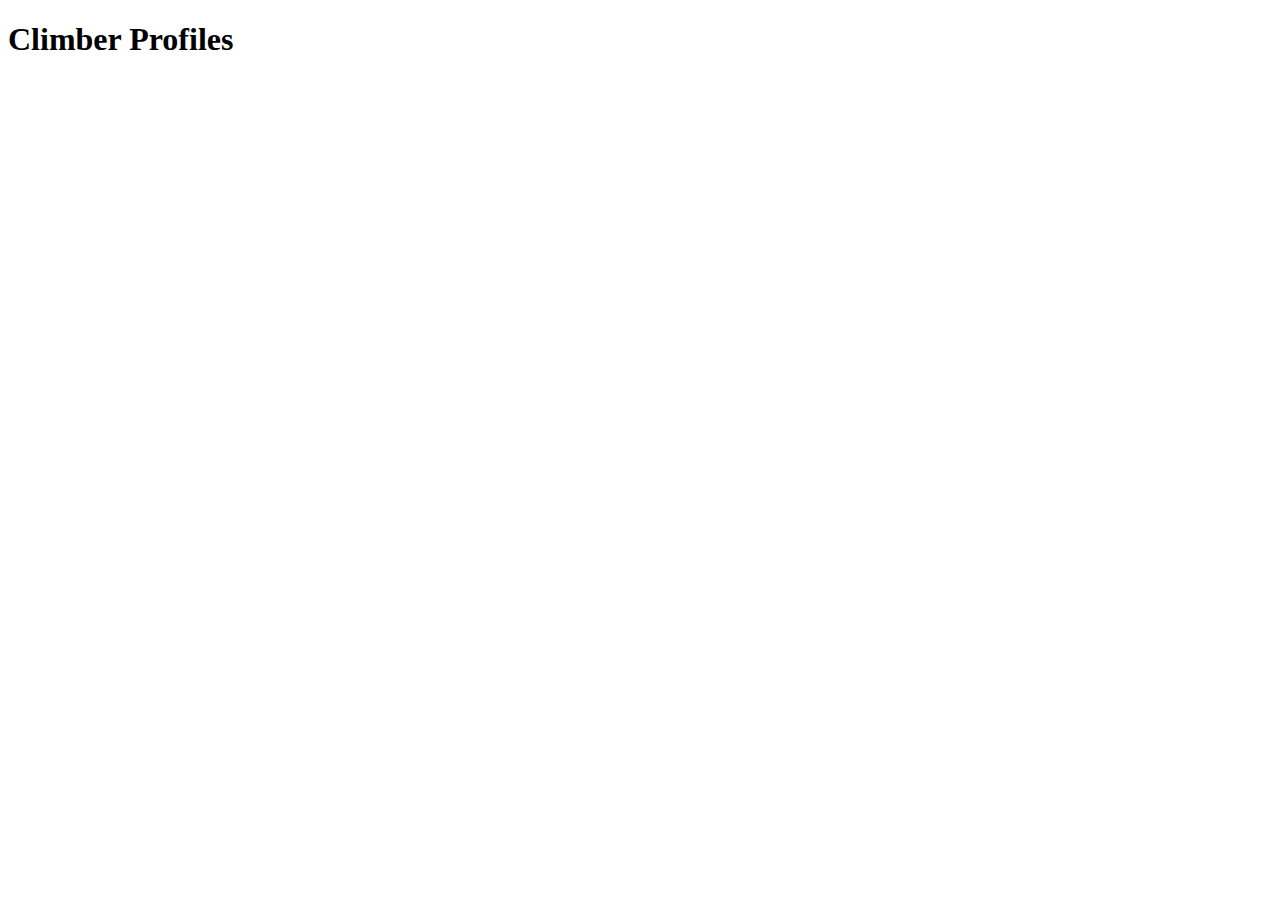
==== profiles.html @ ae08fbbd "adding files to repository via upload" ====
<!DOCTYPE html>
<html>
<head>
	<title>Profiles</title>
</head>
<body>
	<header>
		<h1>Climber Profiles</h1>
	</header>

<!--The base layout for the cards came from https://www.w3schools.com/howto/howto_css_cards.asp; but I elected to use the 
	<section> tag rather than their <p> tag, because it seemed more semantically
		accurate. After all, the card contains a person's image and section about them, rather than paragraphs of text-->
		
	<div class="card">
		<img src="">
		<div class="container">
			<h2>
				
			</h2>
			<section>
				
			</section>
		</div>
	</div>

	<div class="card">
		<img src="">
		<div class="container">
			<h2>
				
			</h2>
			<section>
				
			</section>
		</div>
	</div>

	<div class="card">
		<img src="">
		<div class="container">
			<h2>
				
			</h2>
			<section>
				
			</section>
		</div>
	</div>

	<div class="card">
		<img src="">
		<div class="container">
			<h2>
				
			</h2>
			<section>
				
			</section>
		</div>
	</div>

	<div class="card">
		<img src="">
		<div class="container">
			<h2>
				
			</h2>
			<section>
				
			</section>
		</div>
	</div>

	<div class="card">
		<img src="">
		<div class="container">
			<h2>
				
			</h2>
			<section>
				
			</section>
		</div>
	</div>

	<div class="card">
		<img src="">
		<div class="container">
			<h2>
				
			</h2>
			<section>
				
			</section>
		</div>
	</div>

	<div class="card">
		<img src="">
		<div class="container">
			<h2>
				
			</h2>
			<section>
				
			</section>
		</div>
	</div>

	<div class="card">
		<img src="">
		<div class="container">
			<h2>
				
			</h2>
			<section>
				
			</section>
		</div>
	</div>

	<div class="card">
		<img src="">
		<div class="container">
			<h2>
				
			</h2>
			<section>
				
			</section>
		</div>
	</div>

	

</body>
</html>
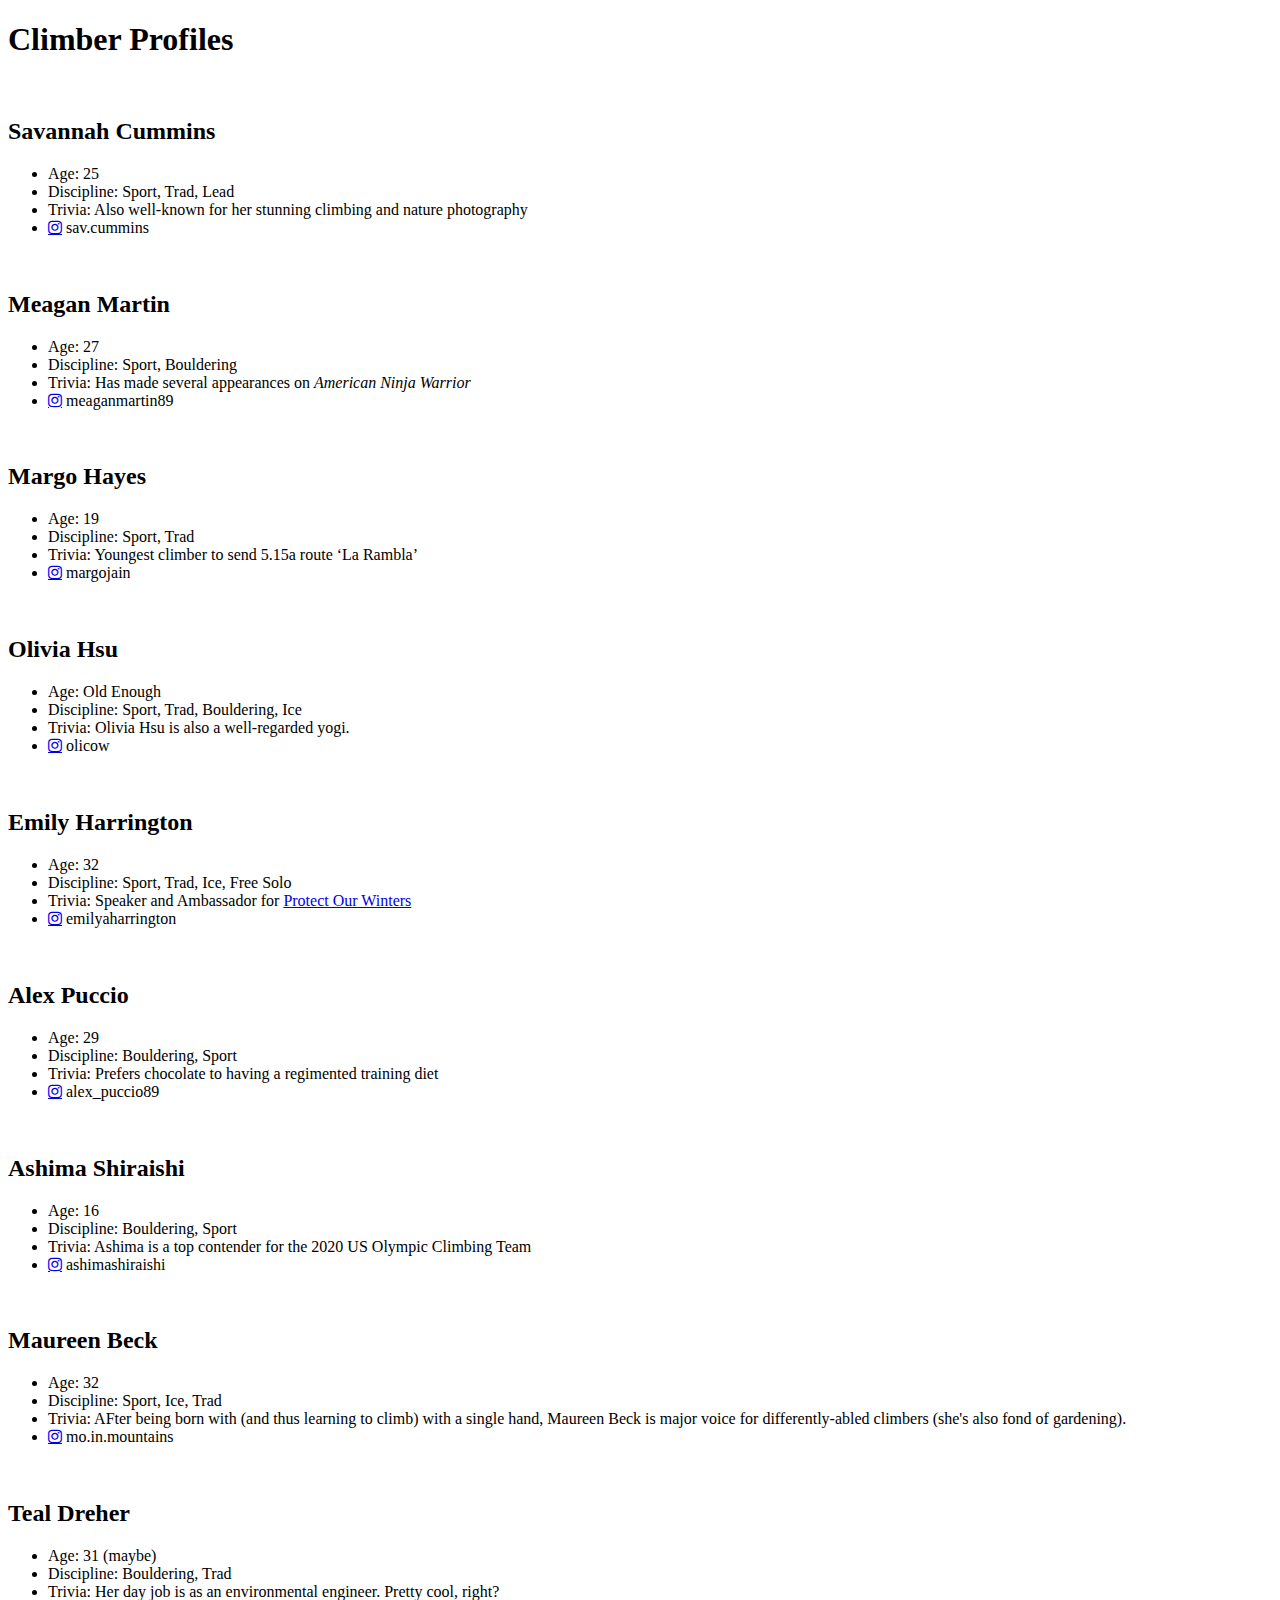
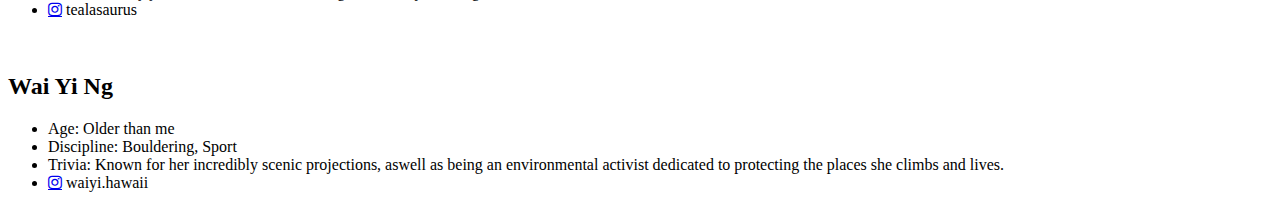
==== commit 18875021: "added in raw data" ====
--- a/profiles.html
+++ b/profiles.html
@@ -1,6 +1,7 @@
 <!DOCTYPE html>
 <html>
 <head>
+	<link rel="stylesheet" href="https://cdnjs.cloudflare.com/ajax/libs/font-awesome/4.7.0/css/font-awesome.min.css">
 	<title>Profiles</title>
 </head>
 <body>
@@ -15,119 +16,273 @@
 	<div class="card">
 		<img src="">
 		<div class="container">
-			<h2>
-				
-			</h2>
-			<section>
-				
-			</section>
-		</div>
-	</div>
-
-	<div class="card">
-		<img src="">
-		<div class="container">
-			<h2>
-				
-			</h2>
-			<section>
-				
-			</section>
-		</div>
-	</div>
-
-	<div class="card">
-		<img src="">
-		<div class="container">
-			<h2>
-				
-			</h2>
-			<section>
-				
-			</section>
-		</div>
-	</div>
-
-	<div class="card">
-		<img src="">
-		<div class="container">
-			<h2>
-				
-			</h2>
-			<section>
-				
-			</section>
-		</div>
-	</div>
-
-	<div class="card">
-		<img src="">
-		<div class="container">
-			<h2>
-				
-			</h2>
-			<section>
-				
-			</section>
-		</div>
-	</div>
-
-	<div class="card">
-		<img src="">
-		<div class="container">
-			<h2>
-				
-			</h2>
-			<section>
-				
-			</section>
-		</div>
-	</div>
-
-	<div class="card">
-		<img src="">
-		<div class="container">
-			<h2>
-				
-			</h2>
-			<section>
-				
-			</section>
-		</div>
-	</div>
-
-	<div class="card">
-		<img src="">
-		<div class="container">
-			<h2>
-				
-			</h2>
-			<section>
-				
-			</section>
-		</div>
-	</div>
-
-	<div class="card">
-		<img src="">
-		<div class="container">
-			<h2>
-				
-			</h2>
-			<section>
-				
-			</section>
-		</div>
-	</div>
-
-	<div class="card">
-		<img src="">
-		<div class="container">
-			<h2>
-				
-			</h2>
-			<section>
-				
+			<h2 class="climbername">
+				Savannah Cummins
+			</h2>
+			<section>
+				<ul>
+					<li>
+						Age: 25
+					</li>
+					<li>
+						Discipline: Sport, Trad, Lead
+					</li>
+					<li>
+						Trivia: Also well-known for her stunning climbing and nature photography
+					</li>
+					<li>
+						<a href="https://www.instagram.com/sav.cummins/" class="fa fa-instagram"></a>
+						sav.cummins
+					<!--Button tools and library info came from https://www.w3schools.com/howto/howto_css_social_media_buttons.asp -->
+					</li>
+				</ul>
+			</section>
+		</div>
+	</div>
+
+	<div class="card">
+		<img src="">
+		<div class="container">
+			<h2 class="climbername">
+				Meagan Martin
+			</h2>
+			<section>
+				<ul>
+					<li>
+						Age: 27
+					</li>
+					<li>
+						Discipline: Sport, Bouldering
+					</li>
+					<li>
+						Trivia: Has made several appearances on <em>American Ninja Warrior</em>
+					</li>
+					<li>
+						<a href="https://www.instagram.com/meaganmartin89/?hl=en" class="fa fa-instagram"></a>
+						meaganmartin89
+					<!--Button tools and library info came from https://www.w3schools.com/howto/howto_css_social_media_buttons.asp -->
+					</li>
+				</ul>
+			</section>
+		</div>
+	</div>
+
+	<div class="card">
+		<img src="">
+		<div class="container">
+			<h2 class="climbername">
+				Margo Hayes
+			</h2>
+			<section>
+				<ul>
+					<li>
+						Age: 19
+					</li>
+					<li>
+						Discipline: Sport, Trad
+
+					</li>
+					<li>
+						Trivia: Youngest climber to send  5.15a route ‘La Rambla’
+					</li>
+					<li>
+						<a href="https://www.instagram.com/margojain/?hl=en " class="fa fa-instagram"></a>
+						margojain
+					<!--Button tools and library info came from https://www.w3schools.com/howto/howto_css_social_media_buttons.asp -->
+					</li>
+				</ul>
+			</section>
+		</div>
+	</div>
+
+	<div class="card">
+		<img src="">
+		<div class="container">
+			<h2 class="climbername">
+				Olivia Hsu
+			</h2>
+			<section>
+				<ul>
+					<li>
+						Age: Old Enough
+						<!--in other words, I couldn't find it online during my research phase-->
+					</li>
+					<li>
+						Discipline: Sport, Trad, Bouldering, Ice
+					</li>
+					<li>
+						Trivia: Olivia Hsu is also a well-regarded yogi. 
+					</li>
+					<li>
+						<a href="https://www.instagram.com/olicow/?hl=en" class="fa fa-instagram"></a>
+						olicow
+					<!--Button tools and library info came from https://www.w3schools.com/howto/howto_css_social_media_buttons.asp -->
+					</li>
+				</ul>
+			</section>
+		</div>
+	</div>
+
+	<div class="card">
+		<img src="">
+		<div class="container">
+			<h2 class="climbername">
+				Emily Harrington
+			</h2>
+			<section>
+				<ul>
+					<li>
+						Age: 32
+					</li>
+					<li>
+						Discipline: Sport, Trad, Ice, Free Solo
+					</li>
+					<li>
+						Trivia: Speaker and Ambassador for <a href="https://protectourwinters.org/" class="non-icon-link">Protect Our Winters</a> 
+					</li>
+					<li>
+						<a href="https://www.instagram.com/emilyaharrington/" class="fa fa-instagram"></a>
+						emilyaharrington
+					<!--Button tools and library info came from https://www.w3schools.com/howto/howto_css_social_media_buttons.asp -->
+					</li>
+				</ul>
+			</section>
+		</div>
+	</div>
+
+	<div class="card">
+		<img src="">
+		<div class="container">
+			<h2 class="climbername">
+				Alex Puccio
+			</h2>
+			<section>
+				<ul>
+					<li>
+						Age: 29
+					</li>
+					<li>
+						Discipline: Bouldering, Sport
+					</li>
+					<li>
+						Trivia: Prefers chocolate to having a regimented training diet
+					</li>
+					<li>
+						<a href="https://www.instagram.com/alex_puccio89/?hl=en" class="fa fa-instagram"></a>
+						alex_puccio89
+					<!--Button tools and library info came from https://www.w3schools.com/howto/howto_css_social_media_buttons.asp -->
+					</li>
+				</ul>
+			</section>
+		</div>
+	</div>
+
+	<div class="card">
+		<img src="">
+		<div class="container">
+			<h2 class="climbername">
+				Ashima Shiraishi
+			</h2>
+			<section>
+				<ul>
+					<li>
+						Age: 16
+					</li>
+					<li>
+						Discipline: Bouldering, Sport
+					</li>
+					<li>
+						Trivia: Ashima is a top contender for the 2020 US Olympic Climbing Team
+					</li>
+					<li>
+						<a href="https://www.instagram.com/ashimashiraishi/?hl=en" class="fa fa-instagram"></a>
+						ashimashiraishi
+					<!--Button tools and library info came from https://www.w3schools.com/howto/howto_css_social_media_buttons.asp -->
+					</li>
+				</ul>
+			</section>
+		</div>
+	</div>
+
+	<div class="card">
+		<img src="">
+		<div class="container">
+			<h2 class="climbername">
+				Maureen Beck
+			</h2>
+			<section>
+				<ul>
+					<li>
+						Age: 32
+					</li>
+					<li>
+						Discipline: Sport, Ice, Trad
+					</li>
+					<li>
+						Trivia: AFter being born with (and thus learning to climb) with a single hand, Maureen Beck is  major voice for differently-abled climbers (she's also fond of gardening).
+					</li>
+					<li>
+						<a href="https://www.instagram.com/mo.in.mountains/" class="fa fa-instagram"></a>
+						mo.in.mountains
+					<!--Button tools and library info came from https://www.w3schools.com/howto/howto_css_social_media_buttons.asp -->
+					</li>
+				</ul>
+			</section>
+		</div>
+	</div>
+
+	<div class="card">
+		<img src="">
+		<div class="container">
+			<h2 class="climbername">
+				Teal Dreher
+			</h2>
+			<section>
+				<ul>
+					<li>
+						Age: 31 (maybe)
+						<!-- had a hard time pinning this one down, too; it took some deducing and i am not certain of said deductions -->
+					</li>
+					<li>
+						Discipline: Bouldering, Trad
+					</li>
+					<li>
+						Trivia: Her day job is as an environmental engineer. Pretty cool, right? 
+					</li>
+					<li>
+						<a href="https://www.instagram.com/tealasaurus/" class="fa fa-instagram"></a>
+						tealasaurus
+					<!--Button tools and library info came from https://www.w3schools.com/howto/howto_css_social_media_buttons.asp -->
+					</li>
+				</ul>
+			</section>
+		</div>
+	</div>
+
+	<div class="card">
+		<img src="">
+		<div class="container">
+			<h2 class="climbername">
+				Wai Yi Ng
+			</h2>
+			<section>
+				<ul>
+					<li>
+						Age: Older than me
+						<!--couldn't find an age for her, either. But she's a mom, so she's older than me. -->
+					</li>
+					<li>
+						Discipline: Bouldering, Sport
+					</li>
+					<li>
+						Trivia: Known for her incredibly scenic projections, aswell as being an environmental activist dedicated to protecting the places she climbs and lives.
+					</li>
+					<li>
+						<a href="https://www.instagram.com/waiyi.hawaii/?hl=en" class="fa fa-instagram"></a>
+						waiyi.hawaii
+					<!--Button tools and library info came from https://www.w3schools.com/howto/howto_css_social_media_buttons.asp -->
+					</li>
+				</ul>
 			</section>
 		</div>
 	</div>
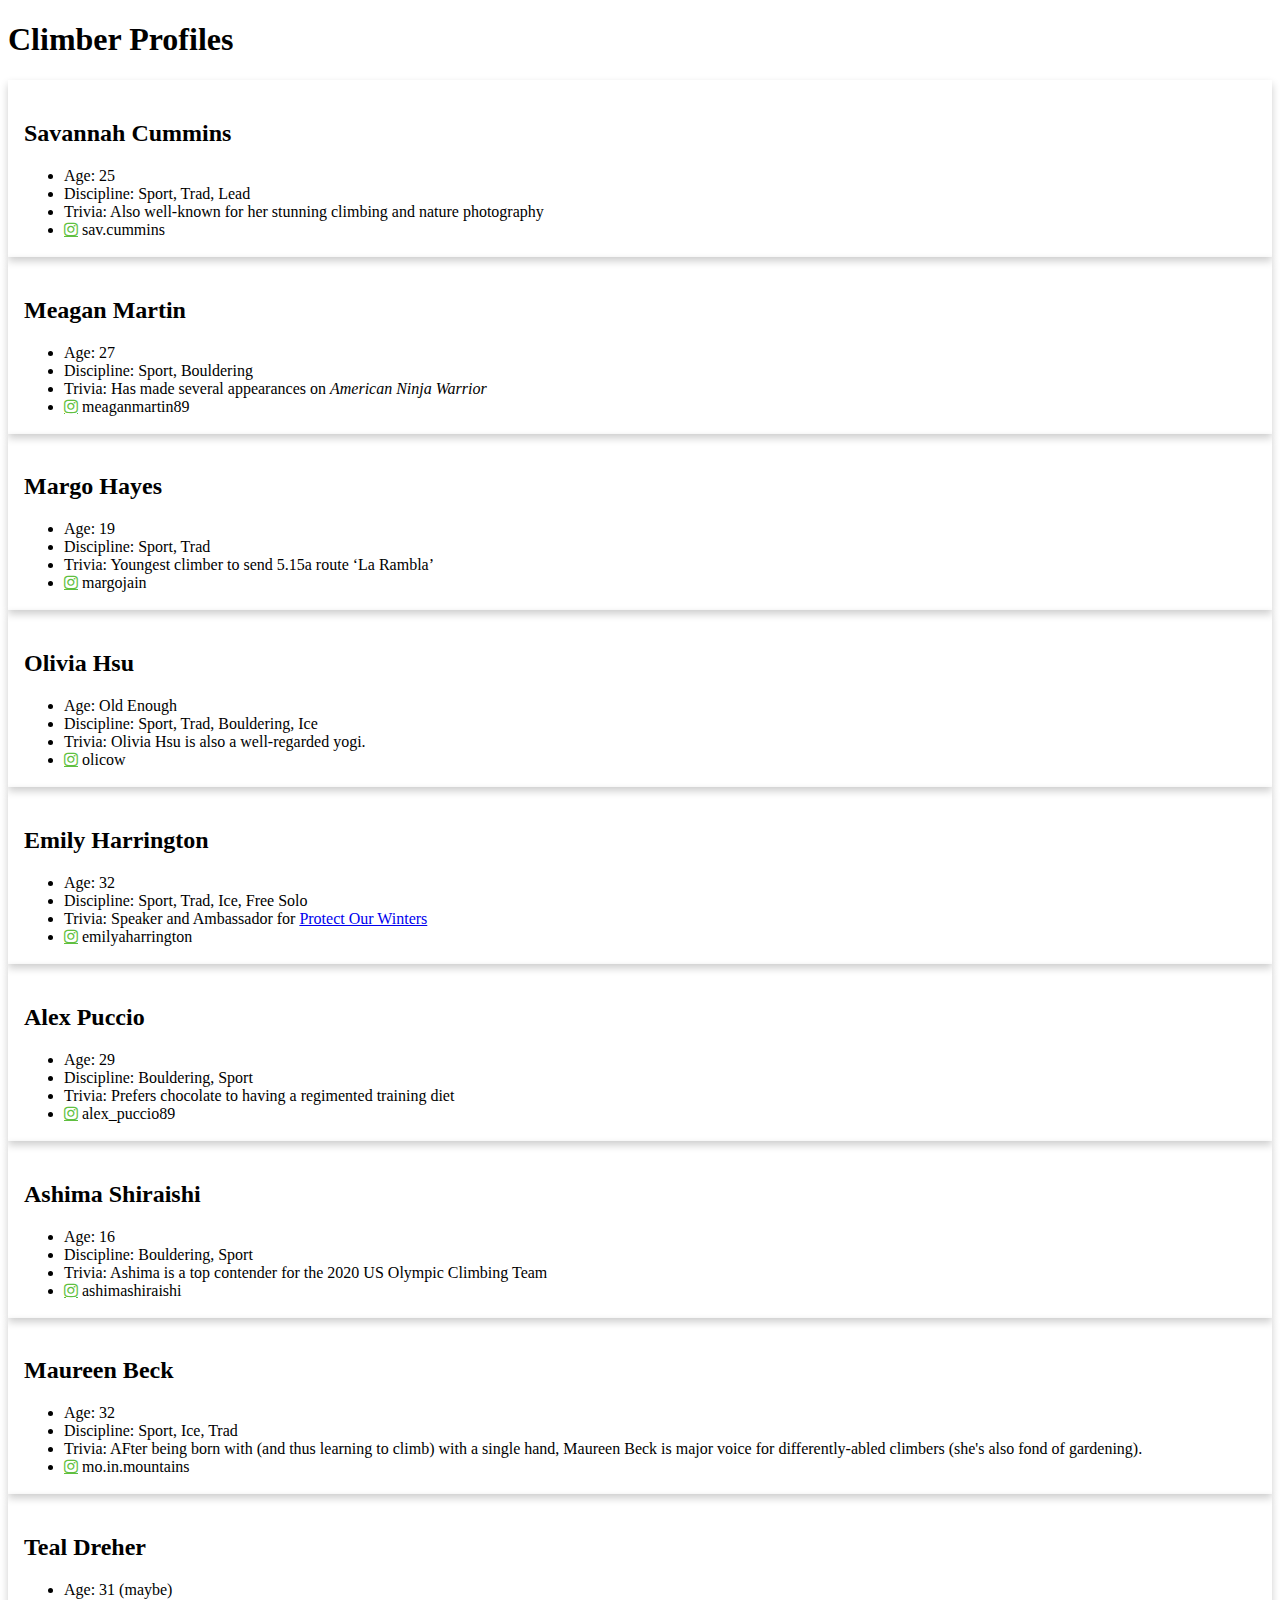
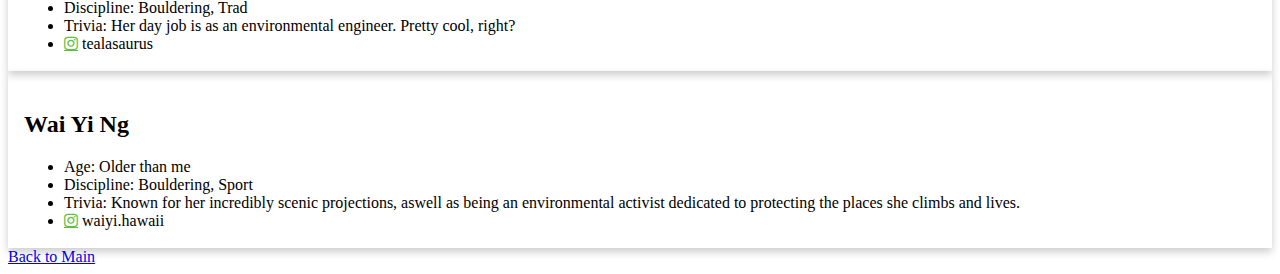
==== commit 3fd610c0: "added in linking links etc" ====
--- a/profiles.html
+++ b/profiles.html
@@ -1,6 +1,7 @@
 <!DOCTYPE html>
 <html>
 <head>
+	<link rel="stylesheet" type="text/css" href="styles.css">
 	<link rel="stylesheet" href="https://cdnjs.cloudflare.com/ajax/libs/font-awesome/4.7.0/css/font-awesome.min.css">
 	<title>Profiles</title>
 </head>
@@ -287,7 +288,9 @@
 		</div>
 	</div>
 
-	
+	<SECTION >
+		<a href="index.html" class="non-icon-link">Back to Main</a>
+	</SECTION>
 
 </body>
 </html>--- a/styles.css
+++ b/styles.css
@@ -0,0 +1,33 @@
+
+/*
+~~~~~~~~~~~~~~~~~~~~~~~~~~~~~~~~~~~~~~~~~~~~~~~~~~~~~~~~~~~~~~~~~~~~
+STYLES
+~~~~~~~~~~~~~~~~~~~~~~~~~~~~~~~~~~~~~~~~~~~~~~~~~~~~~~~~~~~~~~~~~~~~
+*/
+
+/* Style base borrowed shamelessly from 
+https://www.w3schools.com/howto/howto_css_cards.asp
+*/
+.card {
+    /* Add shadows to create the "card" effect */
+    box-shadow: 0 4px 8px 0 rgba(0,0,0,0.2);
+    transition: 0.3s;
+}
+
+/* On mouse-over, add a deeper shadow */
+.card:hover {
+    box-shadow: 0 8px 16px 0 rgba(0,0,0,0.2);
+}
+
+/* Add some padding inside the card container */
+.container {
+    padding: 2px 16px;
+}
+
+.fa {
+	color: #60bf40;
+}
+
+.non-icon-link {
+	
+}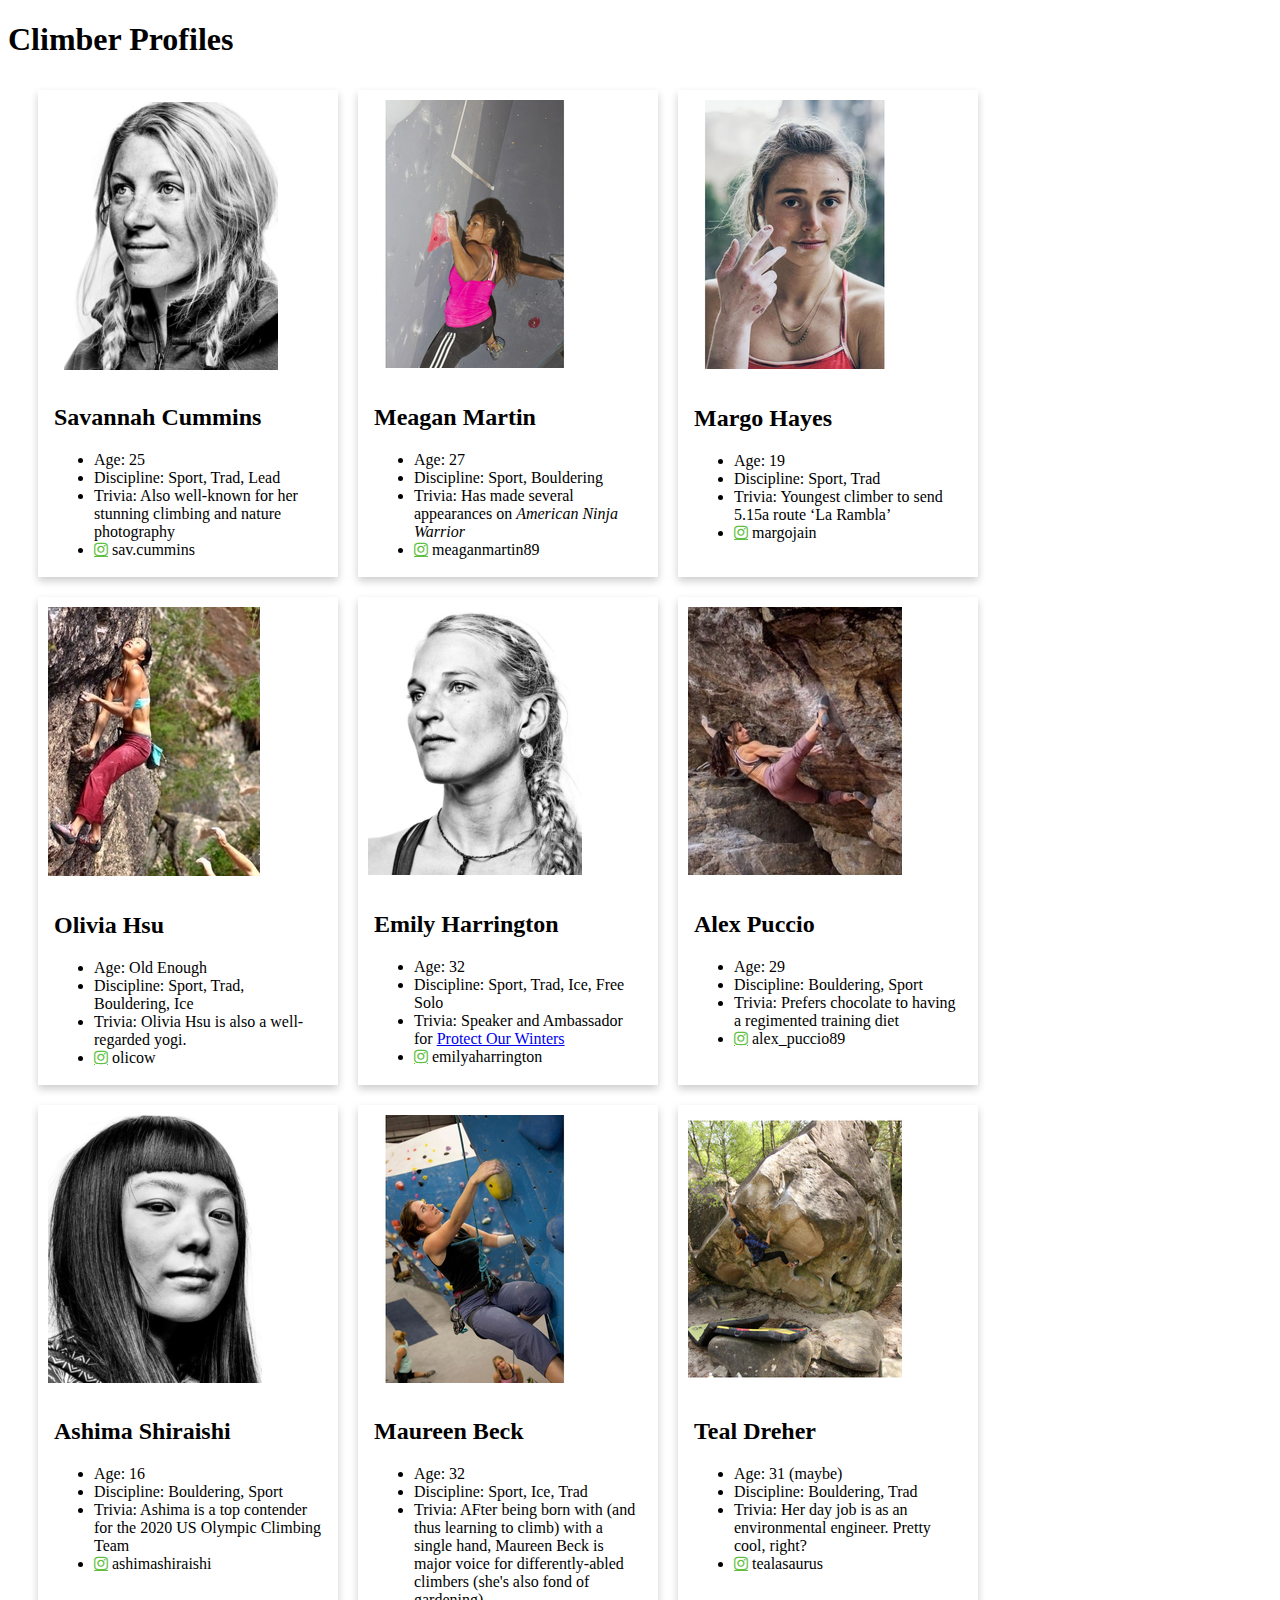
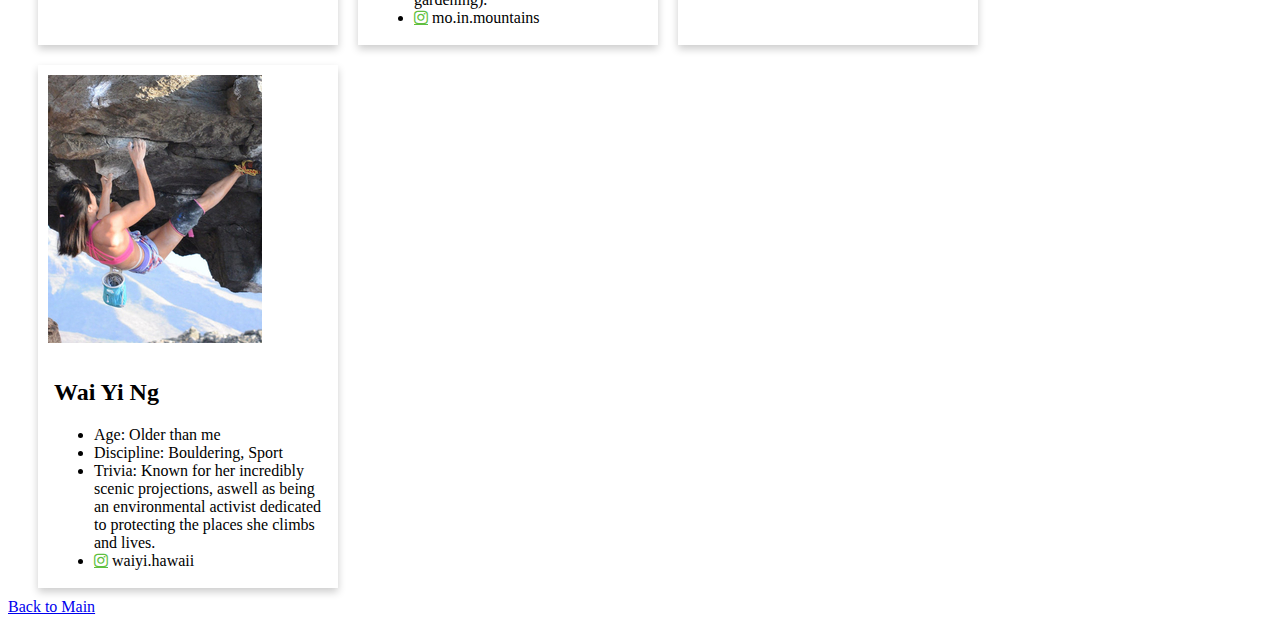
==== commit 6776f919: "added images to climber profile page; began playing with background img and flex" ====
--- a/profiles.html
+++ b/profiles.html
@@ -1,6 +1,7 @@
 <!DOCTYPE html>
 <html>
 <head>
+	<meta name="viewport" content="width=device-width, initial-scale=1">
 	<link rel="stylesheet" type="text/css" href="styles.css">
 	<link rel="stylesheet" href="https://cdnjs.cloudflare.com/ajax/libs/font-awesome/4.7.0/css/font-awesome.min.css">
 	<title>Profiles</title>
@@ -13,278 +14,281 @@
 <!--The base layout for the cards came from https://www.w3schools.com/howto/howto_css_cards.asp; but I elected to use the 
 	<section> tag rather than their <p> tag, because it seemed more semantically
 		accurate. After all, the card contains a person's image and section about them, rather than paragraphs of text-->
-		
-	<div class="card">
-		<img src="">
-		<div class="container">
-			<h2 class="climbername">
-				Savannah Cummins
-			</h2>
-			<section>
-				<ul>
-					<li>
-						Age: 25
-					</li>
-					<li>
-						Discipline: Sport, Trad, Lead
-					</li>
-					<li>
-						Trivia: Also well-known for her stunning climbing and nature photography
-					</li>
-					<li>
-						<a href="https://www.instagram.com/sav.cummins/" class="fa fa-instagram"></a>
-						sav.cummins
-					<!--Button tools and library info came from https://www.w3schools.com/howto/howto_css_social_media_buttons.asp -->
-					</li>
-				</ul>
-			</section>
-		</div>
-	</div>
-
-	<div class="card">
-		<img src="">
-		<div class="container">
-			<h2 class="climbername">
-				Meagan Martin
-			</h2>
-			<section>
-				<ul>
-					<li>
-						Age: 27
-					</li>
-					<li>
-						Discipline: Sport, Bouldering
-					</li>
-					<li>
-						Trivia: Has made several appearances on <em>American Ninja Warrior</em>
-					</li>
-					<li>
-						<a href="https://www.instagram.com/meaganmartin89/?hl=en" class="fa fa-instagram"></a>
-						meaganmartin89
-					<!--Button tools and library info came from https://www.w3schools.com/howto/howto_css_social_media_buttons.asp -->
-					</li>
-				</ul>
-			</section>
-		</div>
-	</div>
-
-	<div class="card">
-		<img src="">
-		<div class="container">
-			<h2 class="climbername">
-				Margo Hayes
-			</h2>
-			<section>
-				<ul>
-					<li>
-						Age: 19
-					</li>
-					<li>
-						Discipline: Sport, Trad
-
-					</li>
-					<li>
-						Trivia: Youngest climber to send  5.15a route ‘La Rambla’
-					</li>
-					<li>
-						<a href="https://www.instagram.com/margojain/?hl=en " class="fa fa-instagram"></a>
-						margojain
-					<!--Button tools and library info came from https://www.w3schools.com/howto/howto_css_social_media_buttons.asp -->
-					</li>
-				</ul>
-			</section>
-		</div>
-	</div>
-
-	<div class="card">
-		<img src="">
-		<div class="container">
-			<h2 class="climbername">
-				Olivia Hsu
-			</h2>
-			<section>
-				<ul>
-					<li>
-						Age: Old Enough
-						<!--in other words, I couldn't find it online during my research phase-->
-					</li>
-					<li>
-						Discipline: Sport, Trad, Bouldering, Ice
-					</li>
-					<li>
-						Trivia: Olivia Hsu is also a well-regarded yogi. 
-					</li>
-					<li>
-						<a href="https://www.instagram.com/olicow/?hl=en" class="fa fa-instagram"></a>
-						olicow
-					<!--Button tools and library info came from https://www.w3schools.com/howto/howto_css_social_media_buttons.asp -->
-					</li>
-				</ul>
-			</section>
-		</div>
-	</div>
-
-	<div class="card">
-		<img src="">
-		<div class="container">
-			<h2 class="climbername">
-				Emily Harrington
-			</h2>
-			<section>
-				<ul>
-					<li>
-						Age: 32
-					</li>
-					<li>
-						Discipline: Sport, Trad, Ice, Free Solo
-					</li>
-					<li>
-						Trivia: Speaker and Ambassador for <a href="https://protectourwinters.org/" class="non-icon-link">Protect Our Winters</a> 
-					</li>
-					<li>
-						<a href="https://www.instagram.com/emilyaharrington/" class="fa fa-instagram"></a>
-						emilyaharrington
-					<!--Button tools and library info came from https://www.w3schools.com/howto/howto_css_social_media_buttons.asp -->
-					</li>
-				</ul>
-			</section>
-		</div>
-	</div>
-
-	<div class="card">
-		<img src="">
-		<div class="container">
-			<h2 class="climbername">
-				Alex Puccio
-			</h2>
-			<section>
-				<ul>
-					<li>
-						Age: 29
-					</li>
-					<li>
-						Discipline: Bouldering, Sport
-					</li>
-					<li>
-						Trivia: Prefers chocolate to having a regimented training diet
-					</li>
-					<li>
-						<a href="https://www.instagram.com/alex_puccio89/?hl=en" class="fa fa-instagram"></a>
-						alex_puccio89
-					<!--Button tools and library info came from https://www.w3schools.com/howto/howto_css_social_media_buttons.asp -->
-					</li>
-				</ul>
-			</section>
-		</div>
-	</div>
-
-	<div class="card">
-		<img src="">
-		<div class="container">
-			<h2 class="climbername">
-				Ashima Shiraishi
-			</h2>
-			<section>
-				<ul>
-					<li>
-						Age: 16
-					</li>
-					<li>
-						Discipline: Bouldering, Sport
-					</li>
-					<li>
-						Trivia: Ashima is a top contender for the 2020 US Olympic Climbing Team
-					</li>
-					<li>
-						<a href="https://www.instagram.com/ashimashiraishi/?hl=en" class="fa fa-instagram"></a>
-						ashimashiraishi
-					<!--Button tools and library info came from https://www.w3schools.com/howto/howto_css_social_media_buttons.asp -->
-					</li>
-				</ul>
-			</section>
-		</div>
-	</div>
-
-	<div class="card">
-		<img src="">
-		<div class="container">
-			<h2 class="climbername">
-				Maureen Beck
-			</h2>
-			<section>
-				<ul>
-					<li>
-						Age: 32
-					</li>
-					<li>
-						Discipline: Sport, Ice, Trad
-					</li>
-					<li>
-						Trivia: AFter being born with (and thus learning to climb) with a single hand, Maureen Beck is  major voice for differently-abled climbers (she's also fond of gardening).
-					</li>
-					<li>
-						<a href="https://www.instagram.com/mo.in.mountains/" class="fa fa-instagram"></a>
-						mo.in.mountains
-					<!--Button tools and library info came from https://www.w3schools.com/howto/howto_css_social_media_buttons.asp -->
-					</li>
-				</ul>
-			</section>
-		</div>
-	</div>
-
-	<div class="card">
-		<img src="">
-		<div class="container">
-			<h2 class="climbername">
-				Teal Dreher
-			</h2>
-			<section>
-				<ul>
-					<li>
-						Age: 31 (maybe)
-						<!-- had a hard time pinning this one down, too; it took some deducing and i am not certain of said deductions -->
-					</li>
-					<li>
-						Discipline: Bouldering, Trad
-					</li>
-					<li>
-						Trivia: Her day job is as an environmental engineer. Pretty cool, right? 
-					</li>
-					<li>
-						<a href="https://www.instagram.com/tealasaurus/" class="fa fa-instagram"></a>
-						tealasaurus
-					<!--Button tools and library info came from https://www.w3schools.com/howto/howto_css_social_media_buttons.asp -->
-					</li>
-				</ul>
-			</section>
-		</div>
-	</div>
-
-	<div class="card">
-		<img src="">
-		<div class="container">
-			<h2 class="climbername">
-				Wai Yi Ng
-			</h2>
-			<section>
-				<ul>
-					<li>
-						Age: Older than me
-						<!--couldn't find an age for her, either. But she's a mom, so she's older than me. -->
-					</li>
-					<li>
-						Discipline: Bouldering, Sport
-					</li>
-					<li>
-						Trivia: Known for her incredibly scenic projections, aswell as being an environmental activist dedicated to protecting the places she climbs and lives.
-					</li>
-					<li>
-						<a href="https://www.instagram.com/waiyi.hawaii/?hl=en" class="fa fa-instagram"></a>
-						waiyi.hawaii
-					<!--Button tools and library info came from https://www.w3schools.com/howto/howto_css_social_media_buttons.asp -->
-					</li>
-				</ul>
-			</section>
+	<div class="wrapper">	
+		<div class="card">
+			
+			<div class="container">
+				<img src="img/savannah-cummins-2018.jpg" alt="Savannah Cummins headshot"><!--image from https://www.thenorthface.com/about-us/athletes/savannah-cummins.html -->
+				<h2 class="climbername">
+					Savannah Cummins
+				</h2>
+				<section>
+					<ul>
+						<li>
+							Age: 25
+						</li>
+						<li>
+							Discipline: Sport, Trad, Lead
+						</li>
+						<li>
+							Trivia: Also well-known for her stunning climbing and nature photography
+						</li>
+						<li>
+							<a href="https://www.instagram.com/sav.cummins/" class="fa fa-instagram"></a>
+							sav.cummins
+						<!--Button tools and library info came from https://www.w3schools.com/howto/howto_css_social_media_buttons.asp -->
+						</li>
+					</ul>
+				</section>
+			</div>
+		</div>
+
+		<div class="card">
+			<img src="img/meagan-martin.png" alt="Meagan Martin reaches for another hold on the wall"> <!--img from http://www.mountainstrongdenver.com/wp-content/uploads/2016/03/blog4.jpg -->
+			<div class="container">
+				<h2 class="climbername">
+					Meagan Martin
+				</h2>
+				<section>
+					<ul>
+						<li>
+							Age: 27
+						</li>
+						<li>
+							Discipline: Sport, Bouldering
+						</li>
+						<li>
+							Trivia: Has made several appearances on <em>American Ninja Warrior</em>
+						</li>
+						<li>
+							<a href="https://www.instagram.com/meaganmartin89/?hl=en" class="fa fa-instagram"></a>
+							meaganmartin89
+						<!--Button tools and library info came from https://www.w3schools.com/howto/howto_css_social_media_buttons.asp -->
+						</li>
+					</ul>
+				</section>
+			</div>
+		</div>
+
+		<div class="card">
+			<img src="img/margo-hayes.png" alt="Meagan Martin">
+			<!--Image taken by Greg Mionske; from https://www.nationalgeographic.com/adventure/features/athletes/american-woman-reaches-a-new-milestone-in-rock-climbing/  -->
+			<div class="container">
+				<h2 class="climbername">
+					Margo Hayes
+				</h2>
+				<section>
+					<ul>
+						<li>
+							Age: 19
+						</li>
+						<li>
+							Discipline: Sport, Trad
+
+						</li>
+						<li>
+							Trivia: Youngest climber to send  5.15a route ‘La Rambla’
+						</li>
+						<li>
+							<a href="https://www.instagram.com/margojain/?hl=en " class="fa fa-instagram"></a>
+							margojain
+						<!--Button tools and library info came from https://www.w3schools.com/howto/howto_css_social_media_buttons.asp -->
+						</li>
+					</ul>
+				</section>
+			</div>
+		</div>
+
+		<div class="card">
+			<img src="img/olivia-hsu.jpg" alt="Olivia Hsu in the midst of a climb."> <!--img from http://cruxcrush.com/2015/05/11/how-yoga-will-make-you-a-better-climber-an-interview-with-olivia-hsu/ -->
+			<div class="container">
+				<h2 class="climbername">
+					Olivia Hsu
+				</h2>
+				<section>
+					<ul>
+						<li>
+							Age: Old Enough
+							<!--in other words, I couldn't find it online during my research phase-->
+						</li>
+						<li>
+							Discipline: Sport, Trad, Bouldering, Ice
+						</li>
+						<li>
+							Trivia: Olivia Hsu is also a well-regarded yogi. 
+						</li>
+						<li>
+							<a href="https://www.instagram.com/olicow/?hl=en" class="fa fa-instagram"></a>
+							olicow
+						<!--Button tools and library info came from https://www.w3schools.com/howto/howto_css_social_media_buttons.asp -->
+						</li>
+					</ul>
+				</section>
+			</div>
+		</div>
+
+		<div class="card">
+			<img src="img/emily-harrington-2018.jpg" alt="Emily Harrington headshot"> <!--img source https://www.thenorthface.com/about-us/athletes/emily-harrington.html-->
+			<div class="container">
+				<h2 class="climbername">
+					Emily Harrington
+				</h2>
+				<section>
+					<ul>
+						<li>
+							Age: 32
+						</li>
+						<li>
+							Discipline: Sport, Trad, Ice, Free Solo
+						</li>
+						<li>
+							Trivia: Speaker and Ambassador for <a href="https://protectourwinters.org/" class="non-icon-link">Protect Our Winters</a> 
+						</li>
+						<li>
+							<a href="https://www.instagram.com/emilyaharrington/" class="fa fa-instagram"></a>
+							emilyaharrington
+						<!--Button tools and library info came from https://www.w3schools.com/howto/howto_css_social_media_buttons.asp -->
+						</li>
+					</ul>
+				</section>
+			</div>
+		</div>
+
+		<div class="card">
+			<img src="img/alex-puccio.jpg" alt="Alex Puccio stretches for a foothold"> <!-- img from https://rockandice.com/climbing-news/alex-puccio-on-grade-chasing-and-climbing-media/; taken by Joel Zerr -->
+			<div class="container">
+				<h2 class="climbername">
+					Alex Puccio
+				</h2>
+				<section>
+					<ul>
+						<li>
+							Age: 29
+						</li>
+						<li>
+							Discipline: Bouldering, Sport
+						</li>
+						<li>
+							Trivia: Prefers chocolate to having a regimented training diet
+						</li>
+						<li>
+							<a href="https://www.instagram.com/alex_puccio89/?hl=en" class="fa fa-instagram"></a>
+							alex_puccio89
+						<!--Button tools and library info came from https://www.w3schools.com/howto/howto_css_social_media_buttons.asp -->
+						</li>
+					</ul>
+				</section>
+			</div>
+		</div>
+
+		<div class="card">
+			<img src="img/ashima-shiraishi-2018-r2.jpg" alt="Ashima Shiraishia headshot"> <!--img from https://www.thenorthface.com/about-us/athletes/ashima-shiraishi.html -->
+			<div class="container">
+				<h2 class="climbername">
+					Ashima Shiraishi
+				</h2>
+				<section>
+					<ul>
+						<li>
+							Age: 16
+						</li>
+						<li>
+							Discipline: Bouldering, Sport
+						</li>
+						<li>
+							Trivia: Ashima is a top contender for the 2020 US Olympic Climbing Team
+						</li>
+						<li>
+							<a href="https://www.instagram.com/ashimashiraishi/?hl=en" class="fa fa-instagram"></a>
+							ashimashiraishi
+						<!--Button tools and library info came from https://www.w3schools.com/howto/howto_css_social_media_buttons.asp -->
+						</li>
+					</ul>
+				</section>
+			</div>
+		</div>
+
+		<div class="card">
+			<img src="img/maureen-beck.png" alt="MAureen Beck scaling a wall in the gym"> <!--img from https://www.paradoxsports.org/paradox-ambassador-spotlight-maureen-beck/-->
+			<div class="container">
+				<h2 class="climbername">
+					Maureen Beck
+				</h2>
+				<section>
+					<ul>
+						<li>
+							Age: 32
+						</li>
+						<li>
+							Discipline: Sport, Ice, Trad
+						</li>
+						<li>
+							Trivia: AFter being born with (and thus learning to climb) with a single hand, Maureen Beck is  major voice for differently-abled climbers (she's also fond of gardening).
+						</li>
+						<li>
+							<a href="https://www.instagram.com/mo.in.mountains/" class="fa fa-instagram"></a>
+							mo.in.mountains
+						<!--Button tools and library info came from https://www.w3schools.com/howto/howto_css_social_media_buttons.asp -->
+						</li>
+					</ul>
+				</section>
+			</div>
+		</div>
+
+		<div class="card">
+			<img src="img/teal-dreher.png" alt="Teal Dreher projectsa route in France"> <!--img from https://www.trainingbeta.com/teal-dreher-climbing-eating/ -->
+			<div class="container">
+				<h2 class="climbername">
+					Teal Dreher
+				</h2>
+				<section>
+					<ul>
+						<li>
+							Age: 31 (maybe)
+							<!-- had a hard time pinning this one down, too; it took some deducing and i am not certain of said deductions -->
+						</li>
+						<li>
+							Discipline: Bouldering, Trad
+						</li>
+						<li>
+							Trivia: Her day job is as an environmental engineer. Pretty cool, right? 
+						</li>
+						<li>
+							<a href="https://www.instagram.com/tealasaurus/" class="fa fa-instagram"></a>
+							tealasaurus
+						<!--Button tools and library info came from https://www.w3schools.com/howto/howto_css_social_media_buttons.asp -->
+						</li>
+					</ul>
+				</section>
+			</div>
+		</div>
+
+		<div class="card">
+			<img src="img/wai-yi-ng.jpg" alt="Wai Yi Ng projects a route in her home state of Hawaii."> <!--img from https://www.melaninbasecamp.com/trip-reports/2018/1/17/the-process; image credit Anthony Wrightsman -->
+			<div class="container">
+				<h2 class="climbername">
+					Wai Yi Ng
+				</h2>
+				<section>
+					<ul>
+						<li>
+							Age: Older than me
+							<!--couldn't find an age for her, either. But she's a mom, so she's older than me. -->
+						</li>
+						<li>
+							Discipline: Bouldering, Sport
+						</li>
+						<li>
+							Trivia: Known for her incredibly scenic projections, aswell as being an environmental activist dedicated to protecting the places she climbs and lives.
+						</li>
+						<li>
+							<a href="https://www.instagram.com/waiyi.hawaii/?hl=en" class="fa fa-instagram"></a>
+							waiyi.hawaii
+						<!--Button tools and library info came from https://www.w3schools.com/howto/howto_css_social_media_buttons.asp -->
+						</li>
+					</ul>
+				</section>
+			</div>
 		</div>
 	</div>
 
--- a/styles.css
+++ b/styles.css
@@ -1,3 +1,8 @@
+
+body {
+	height: 100%;
+}
+
 
 /*
 ~~~~~~~~~~~~~~~~~~~~~~~~~~~~~~~~~~~~~~~~~~~~~~~~~~~~~~~~~~~~~~~~~~~~
@@ -8,12 +13,26 @@
 /* Style base borrowed shamelessly from 
 https://www.w3schools.com/howto/howto_css_cards.asp
 */
+.wrapper {
+	max-width: 1500px;
+	margin: 0 20px;
+	display: flex;
+	flex-wrap: wrap;
+	align-content: center;
+	}
 .card {
     /* Add shadows to create the "card" effect */
+  	margin: 10px;
+    max-width: 300px;
     box-shadow: 0 4px 8px 0 rgba(0,0,0,0.2);
     transition: 0.3s;
+    flex
+    border-radius: 10px;
 }
 
+.card img {
+	margin: 10px;
+}
 /* On mouse-over, add a deeper shadow */
 .card:hover {
     box-shadow: 0 8px 16px 0 rgba(0,0,0,0.2);
@@ -29,5 +48,33 @@
 }
 
 .non-icon-link {
-	
-}+
+}
+/** Grid styles/arrangement*/
+
+.hero-img {
+	background-image: url(../img/mountains.jpg);
+	height: 50%;
+	background-position: center;
+	background-repeat: no-repeat;
+	background-size: cover;
+	position: relative;
+}
+
+.lead {
+
+}
+
+.strong-follow {
+
+
+}
+
+.weak-follow {
+
+}
+
+.terminal {
+
+}
+
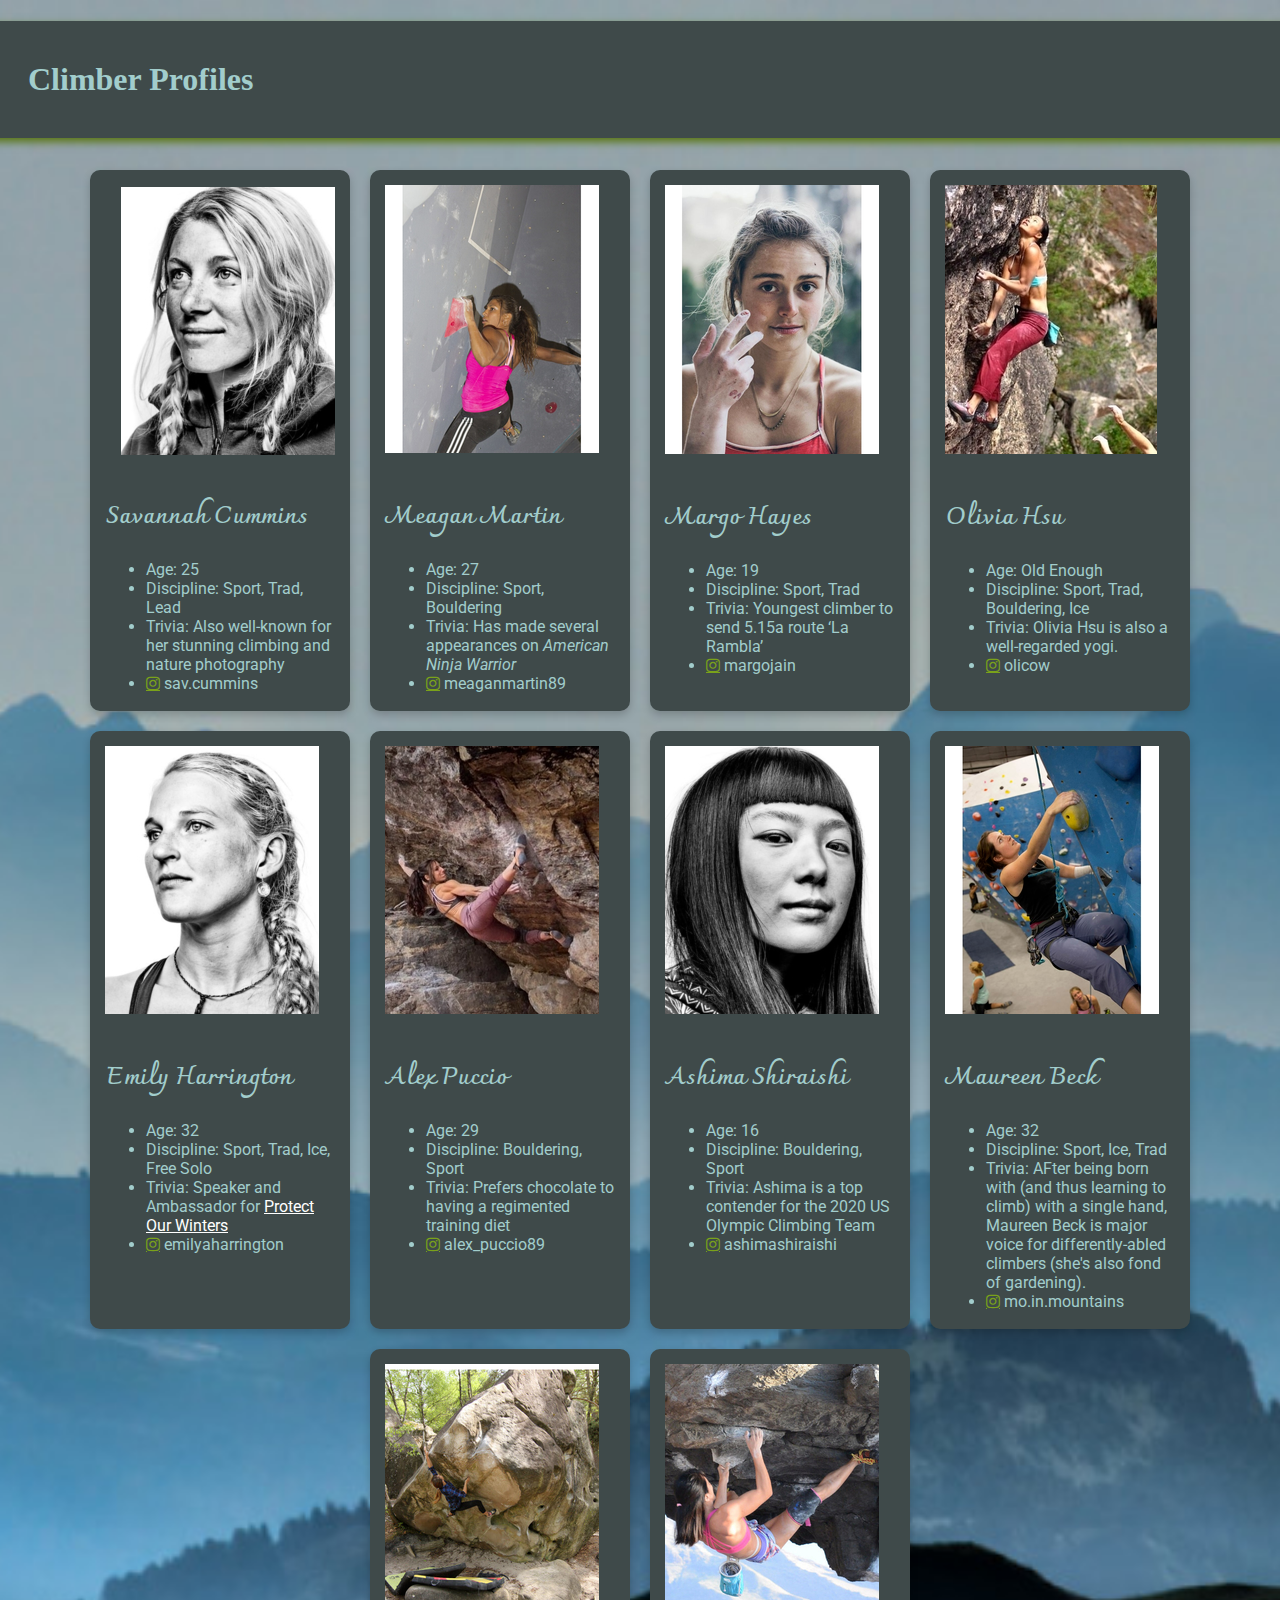
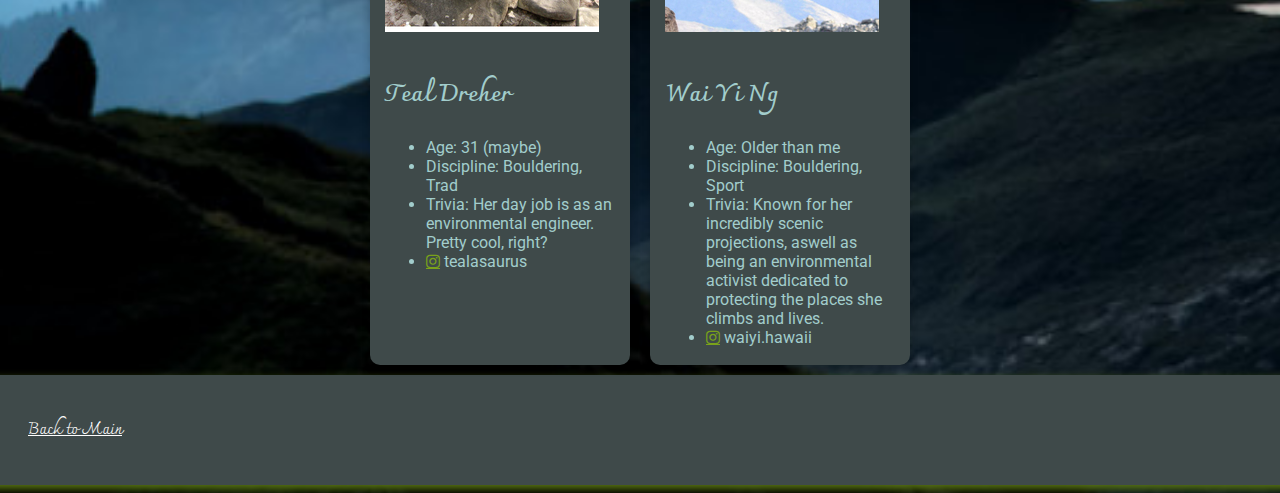
==== commit c306358c: "added stuff 'n Things" ====
--- a/profiles.html
+++ b/profiles.html
@@ -4,11 +4,12 @@
 	<meta name="viewport" content="width=device-width, initial-scale=1">
 	<link rel="stylesheet" type="text/css" href="styles.css">
 	<link rel="stylesheet" href="https://cdnjs.cloudflare.com/ajax/libs/font-awesome/4.7.0/css/font-awesome.min.css">
+	<link href="https://fonts.googleapis.com/css?family=Charmonman:700|Homemade+Apple|Roboto" rel="stylesheet">
 	<title>Profiles</title>
 </head>
 <body>
 	<header>
-		<h1>Climber Profiles</h1>
+		<h1 class="profile-header">Climber Profiles</h1>
 	</header>
 
 <!--The base layout for the cards came from https://www.w3schools.com/howto/howto_css_cards.asp; but I elected to use the 
@@ -292,7 +293,7 @@
 		</div>
 	</div>
 
-	<SECTION >
+	<SECTION class="profile-footer">
 		<a href="index.html" class="non-icon-link">Back to Main</a>
 	</SECTION>
 
--- a/styles.css
+++ b/styles.css
@@ -1,7 +1,22 @@
 
 body {
-	height: 100%;
+	background-image: url(../img/mountains.jpg);
+	height: 50%;
+	background-position: center;
+	background-repeat: no-repeat;
+	background-size: cover;
+	position: relative;
+	background-color: #bfe665;
+	font-family: 'Roboto', sans-serif;
 }
+
+h1 {
+	font-family: 'Homemade Apple', cursive;
+}
+h2 {
+	font-family: 'Charmonman', cursive;
+}
+
 
 
 /*
@@ -14,28 +29,31 @@
 https://www.w3schools.com/howto/howto_css_cards.asp
 */
 .wrapper {
-	max-width: 1500px;
+	max-width: 2000px;
 	margin: 0 20px;
 	display: flex;
+	flex-direction: row;
 	flex-wrap: wrap;
+	justify-content: center;
 	align-content: center;
 	}
 .card {
     /* Add shadows to create the "card" effect */
   	margin: 10px;
-    max-width: 300px;
+    max-width: 260px;
     box-shadow: 0 4px 8px 0 rgba(0,0,0,0.2);
     transition: 0.3s;
-    flex
+    background-color: #3f4a4a;
+    color: #a2cdcc;
     border-radius: 10px;
 }
 
 .card img {
-	margin: 10px;
+	margin: 15px;
 }
 /* On mouse-over, add a deeper shadow */
 .card:hover {
-    box-shadow: 0 8px 16px 0 rgba(0,0,0,0.2);
+    box-shadow: 0 12px 36px 0 #597613;
 }
 
 /* Add some padding inside the card container */
@@ -44,22 +62,38 @@
 }
 
 .fa {
-	color: #60bf40;
+	color: #7aa21a;
+}
+.fa .non-icon-link a:hover {
+	cursor: pointer;
 }
 
 .non-icon-link {
-
+	color: white;
 }
 /** Grid styles/arrangement*/
+.profile-header {
+	background-color: #3f4a4a;
+	color: #a2cdcc;
+	margin-left: -20px;
+	margin-right: -20px;
+	padding: 40px;
+	box-shadow: 0px 4px 8px #597613;
+	font-family: 'Homemade Apple', cursive;
+	letter-spacing: 
+}
 
-.hero-img {
-	background-image: url(../img/mountains.jpg);
-	height: 50%;
-	background-position: center;
-	background-repeat: no-repeat;
-	background-size: cover;
-	position: relative;
+.profile-footer {
+	background-color: #3f4a4a;
+	color: #a2cdcc;
+	margin-left: -20px;
+	margin-right: -20px;
+	padding: 40px;
+	box-shadow: 0px 4px 8px #597613;
+	font-family: 'Charmonman', cursive;
 }
+}
+
 
 .lead {
 
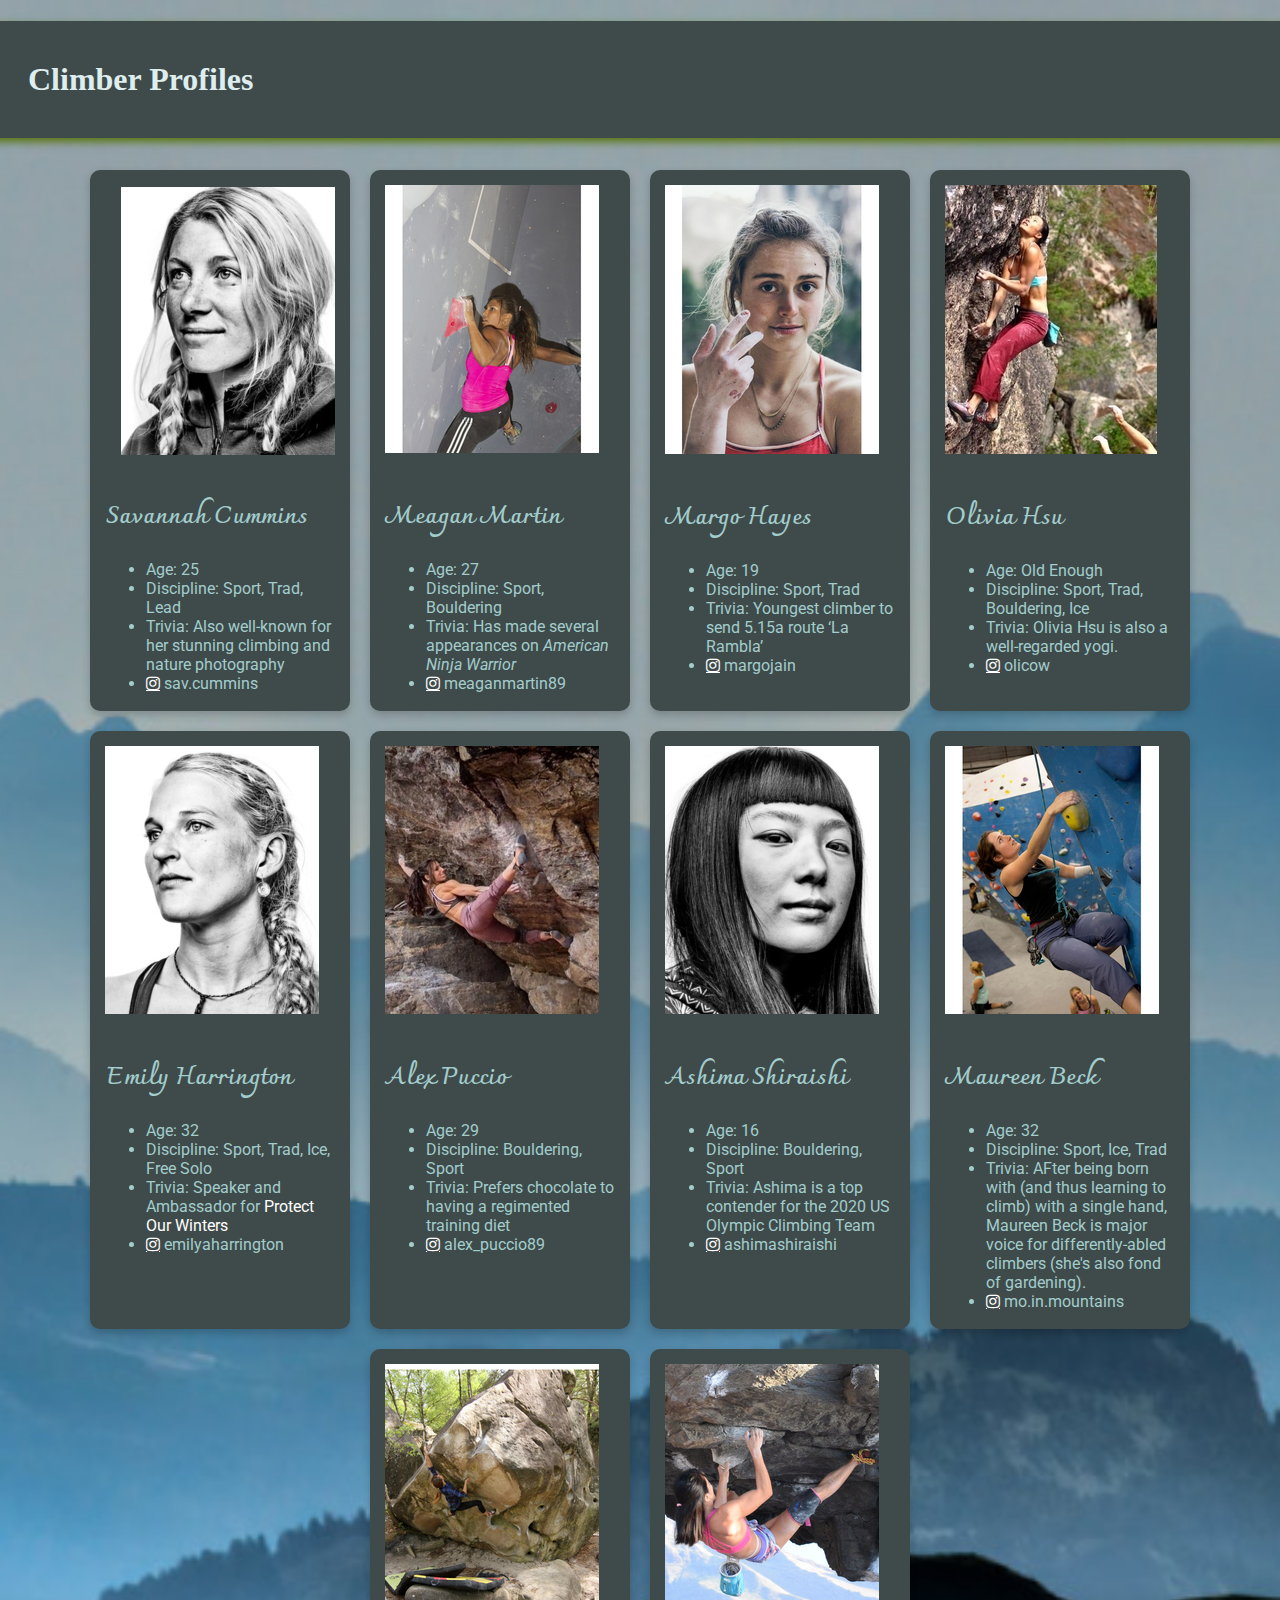
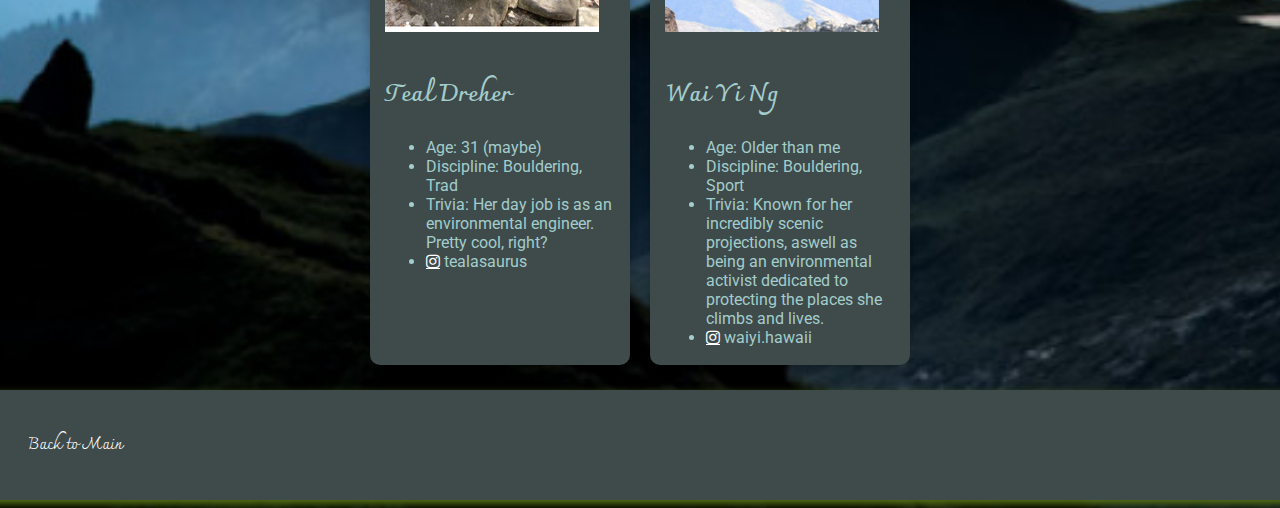
==== commit cf9ab602: "dfsg" ====
--- a/profiles.html
+++ b/profiles.html
@@ -1,6 +1,8 @@
 <!DOCTYPE html>
-<html>
+<html lang="en">
 <head>
+	<meta charset="utf-8">
+	<meta name="viewport" content="width=device-width, initial-scale=1">
 	<meta name="viewport" content="width=device-width, initial-scale=1">
 	<link rel="stylesheet" type="text/css" href="styles.css">
 	<link rel="stylesheet" href="https://cdnjs.cloudflare.com/ajax/libs/font-awesome/4.7.0/css/font-awesome.min.css">
@@ -35,7 +37,7 @@
 							Trivia: Also well-known for her stunning climbing and nature photography
 						</li>
 						<li>
-							<a href="https://www.instagram.com/sav.cummins/" class="fa fa-instagram"></a>
+							<a href="https://www.instagram.com/sav.cummins/" target="blank" class="fa fa-instagram"></a>
 							sav.cummins
 						<!--Button tools and library info came from https://www.w3schools.com/howto/howto_css_social_media_buttons.asp -->
 						</li>
@@ -62,7 +64,7 @@
 							Trivia: Has made several appearances on <em>American Ninja Warrior</em>
 						</li>
 						<li>
-							<a href="https://www.instagram.com/meaganmartin89/?hl=en" class="fa fa-instagram"></a>
+							<a href="https://www.instagram.com/meaganmartin89/?hl=en" target="blank" class="fa fa-instagram"></a>
 							meaganmartin89
 						<!--Button tools and library info came from https://www.w3schools.com/howto/howto_css_social_media_buttons.asp -->
 						</li>
@@ -91,7 +93,7 @@
 							Trivia: Youngest climber to send  5.15a route ‘La Rambla’
 						</li>
 						<li>
-							<a href="https://www.instagram.com/margojain/?hl=en " class="fa fa-instagram"></a>
+							<a href="https://www.instagram.com/margojain/?hl=en" target="blank" class="fa fa-instagram"></a>
 							margojain
 						<!--Button tools and library info came from https://www.w3schools.com/howto/howto_css_social_media_buttons.asp -->
 						</li>
@@ -119,7 +121,7 @@
 							Trivia: Olivia Hsu is also a well-regarded yogi. 
 						</li>
 						<li>
-							<a href="https://www.instagram.com/olicow/?hl=en" class="fa fa-instagram"></a>
+							<a href="https://www.instagram.com/olicow/?hl=en" target="blank" class="fa fa-instagram"></a>
 							olicow
 						<!--Button tools and library info came from https://www.w3schools.com/howto/howto_css_social_media_buttons.asp -->
 						</li>
@@ -143,10 +145,10 @@
 							Discipline: Sport, Trad, Ice, Free Solo
 						</li>
 						<li>
-							Trivia: Speaker and Ambassador for <a href="https://protectourwinters.org/" class="non-icon-link">Protect Our Winters</a> 
-						</li>
-						<li>
-							<a href="https://www.instagram.com/emilyaharrington/" class="fa fa-instagram"></a>
+							Trivia: Speaker and Ambassador for <a href="https://protectourwinters.org/" target="blank" class="non-icon-link">Protect Our Winters</a> 
+						</li>
+						<li>
+							<a href="https://www.instagram.com/emilyaharrington/" target="blank" class="fa fa-instagram"></a>
 							emilyaharrington
 						<!--Button tools and library info came from https://www.w3schools.com/howto/howto_css_social_media_buttons.asp -->
 						</li>
@@ -173,7 +175,7 @@
 							Trivia: Prefers chocolate to having a regimented training diet
 						</li>
 						<li>
-							<a href="https://www.instagram.com/alex_puccio89/?hl=en" class="fa fa-instagram"></a>
+							<a href="https://www.instagram.com/alex_puccio89/?hl=en" target="blank" class="fa fa-instagram"></a>
 							alex_puccio89
 						<!--Button tools and library info came from https://www.w3schools.com/howto/howto_css_social_media_buttons.asp -->
 						</li>
@@ -200,7 +202,7 @@
 							Trivia: Ashima is a top contender for the 2020 US Olympic Climbing Team
 						</li>
 						<li>
-							<a href="https://www.instagram.com/ashimashiraishi/?hl=en" class="fa fa-instagram"></a>
+							<a href="https://www.instagram.com/ashimashiraishi/?hl=en" target="blank" class="fa fa-instagram"></a>
 							ashimashiraishi
 						<!--Button tools and library info came from https://www.w3schools.com/howto/howto_css_social_media_buttons.asp -->
 						</li>
@@ -227,7 +229,7 @@
 							Trivia: AFter being born with (and thus learning to climb) with a single hand, Maureen Beck is  major voice for differently-abled climbers (she's also fond of gardening).
 						</li>
 						<li>
-							<a href="https://www.instagram.com/mo.in.mountains/" class="fa fa-instagram"></a>
+							<a href="https://www.instagram.com/mo.in.mountains/" target="blank" class="fa fa-instagram"></a>
 							mo.in.mountains
 						<!--Button tools and library info came from https://www.w3schools.com/howto/howto_css_social_media_buttons.asp -->
 						</li>
@@ -255,7 +257,7 @@
 							Trivia: Her day job is as an environmental engineer. Pretty cool, right? 
 						</li>
 						<li>
-							<a href="https://www.instagram.com/tealasaurus/" class="fa fa-instagram"></a>
+							<a href="https://www.instagram.com/tealasaurus/" target="blank" class="fa fa-instagram"></a>
 							tealasaurus
 						<!--Button tools and library info came from https://www.w3schools.com/howto/howto_css_social_media_buttons.asp -->
 						</li>
@@ -283,7 +285,7 @@
 							Trivia: Known for her incredibly scenic projections, aswell as being an environmental activist dedicated to protecting the places she climbs and lives.
 						</li>
 						<li>
-							<a href="https://www.instagram.com/waiyi.hawaii/?hl=en" class="fa fa-instagram"></a>
+							<a href="https://www.instagram.com/waiyi.hawaii/?hl=en" target="blank" class="fa fa-instagram"></a>
 							waiyi.hawaii
 						<!--Button tools and library info came from https://www.w3schools.com/howto/howto_css_social_media_buttons.asp -->
 						</li>
--- a/styles.css
+++ b/styles.css
@@ -12,12 +12,16 @@
 
 h1 {
 	font-family: 'Homemade Apple', cursive;
+	color: white;
 }
 h2 {
 	font-family: 'Charmonman', cursive;
 }
 
-
+a:hover {
+	cursor: pointer;
+	
+}
 
 /*
 ~~~~~~~~~~~~~~~~~~~~~~~~~~~~~~~~~~~~~~~~~~~~~~~~~~~~~~~~~~~~~~~~~~~~
@@ -62,25 +66,25 @@
 }
 
 .fa {
-	color: #7aa21a;
-}
-.fa .non-icon-link a:hover {
-	cursor: pointer;
+	color: white;
 }
 
 .non-icon-link {
 	color: white;
+	text-decoration: none;
+
 }
 /** Grid styles/arrangement*/
+
 .profile-header {
 	background-color: #3f4a4a;
-	color: #a2cdcc;
+	color: #deeded;
 	margin-left: -20px;
 	margin-right: -20px;
 	padding: 40px;
 	box-shadow: 0px 4px 8px #597613;
 	font-family: 'Homemade Apple', cursive;
-	letter-spacing: 
+	
 }
 
 .profile-footer {
@@ -88,27 +92,36 @@
 	color: #a2cdcc;
 	margin-left: -20px;
 	margin-right: -20px;
+	margin-top: 15px;
 	padding: 40px;
 	box-shadow: 0px 4px 8px #597613;
 	font-family: 'Charmonman', cursive;
 }
-}
 
-
-.lead {
+.grid-container {
+	grid-template-columns:25% 25% 25% 25%;
+	grid-template-rows: auto;
+	grid grid-template-areas: 
+	"lead . . strong-follow"
+	". hero-img hero-img ."
+	"weak-follow . . terminal"
 
 }
 
+.lead {
+	grid-area: "lead";
+}
+
 .strong-follow {
-
-
+	grid area: "strong-follow";
+	background-color: #3f4a4a;
 }
 
 .weak-follow {
-
+	grid-area: weak-follow;
+	background-color: #3f4a4a;
 }
 
 .terminal {
-
-}
-
+	grid-area: terminal;
+}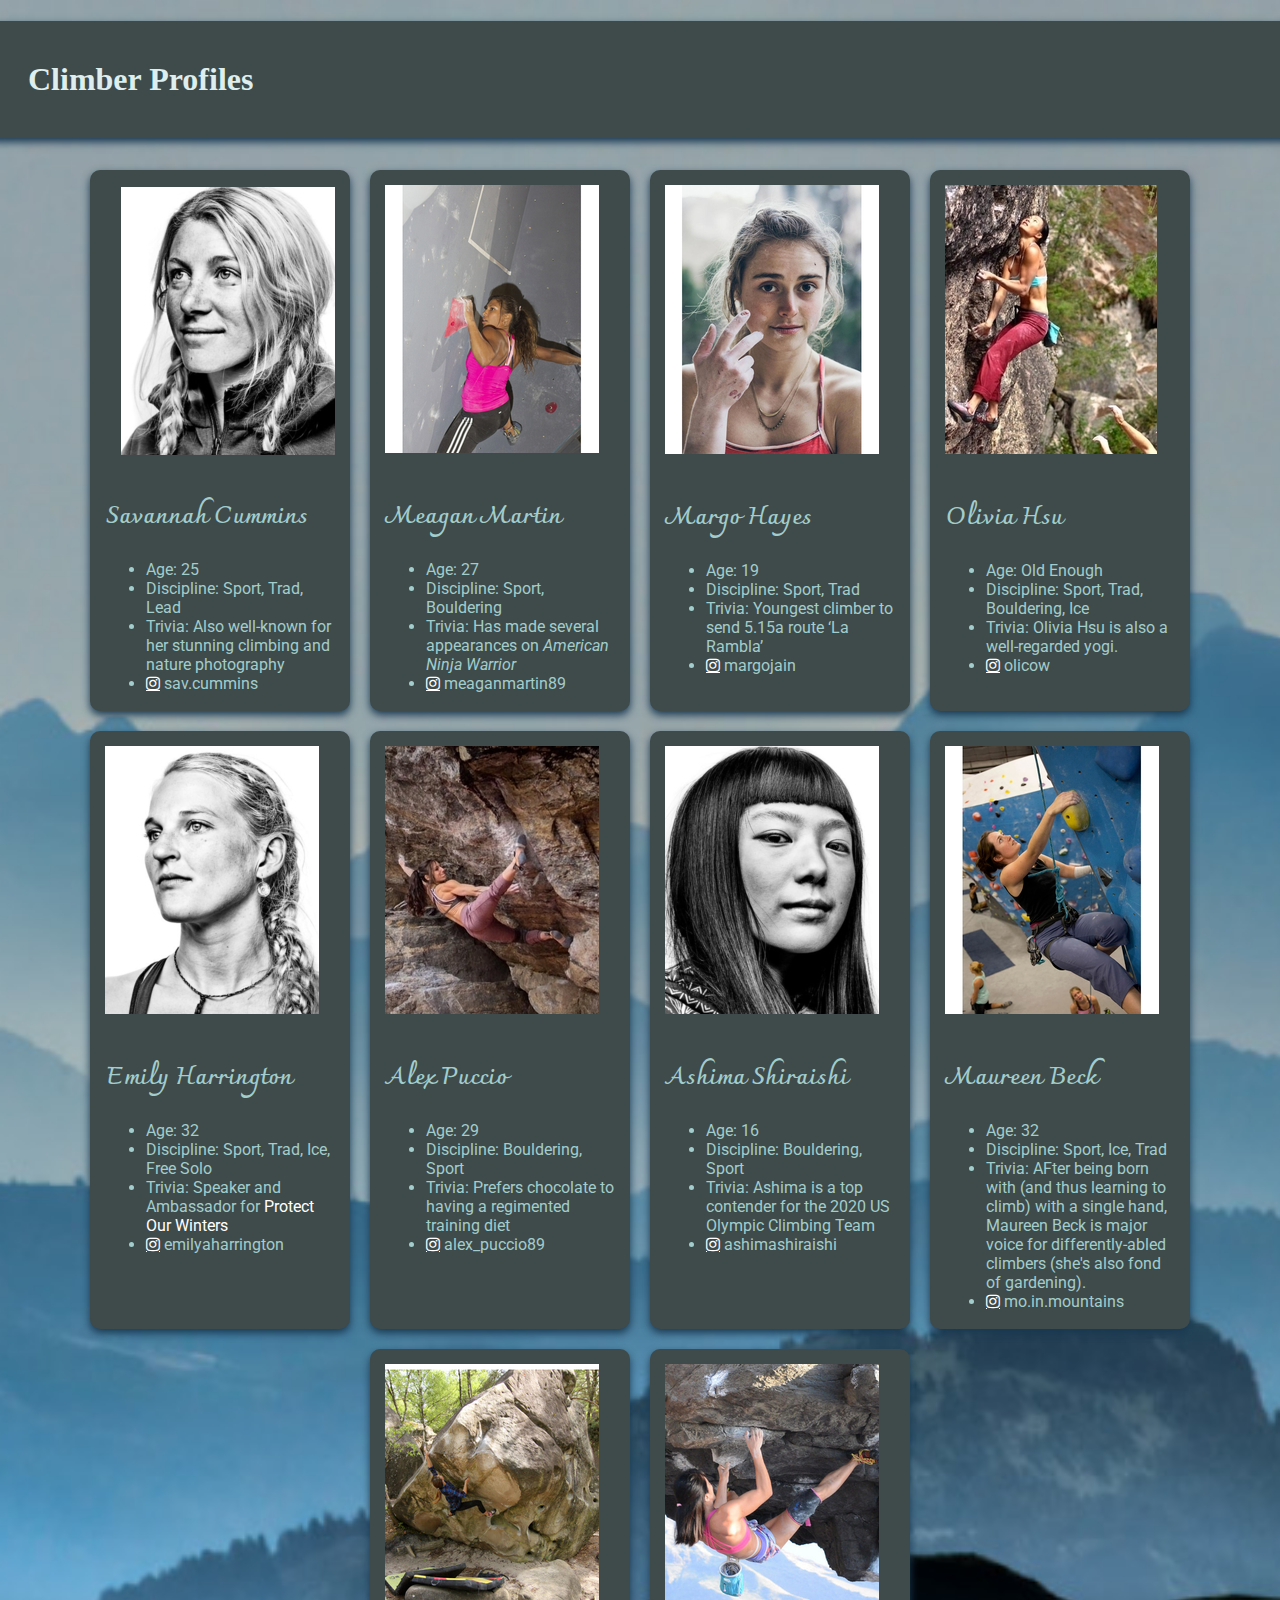
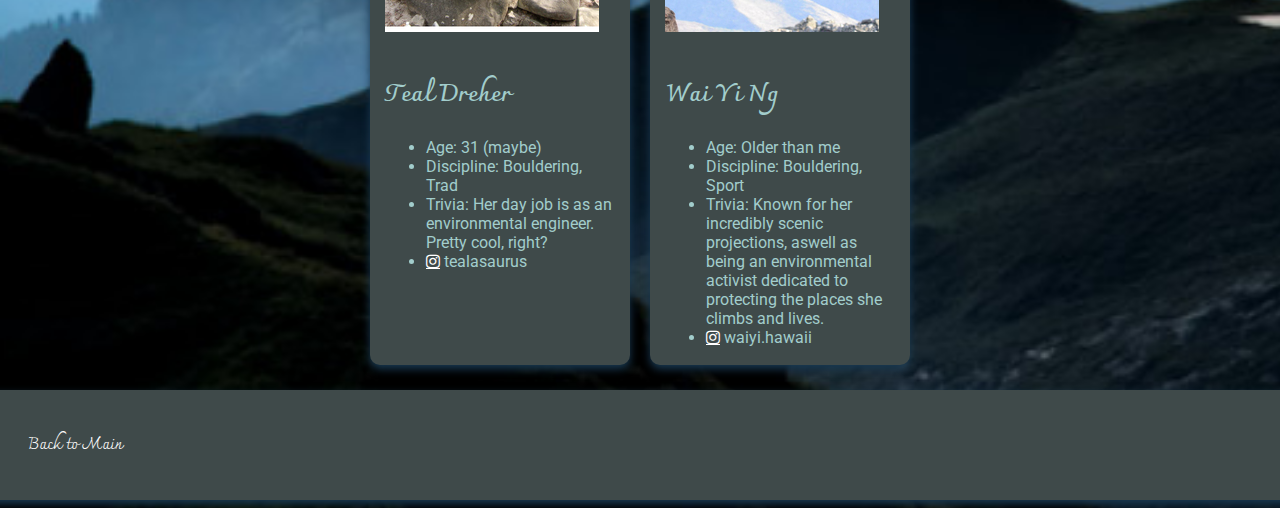
==== commit a57c8034: "ioi" ====
--- a/profiles.html
+++ b/profiles.html
@@ -4,7 +4,7 @@
 	<meta charset="utf-8">
 	<meta name="viewport" content="width=device-width, initial-scale=1">
 	<meta name="viewport" content="width=device-width, initial-scale=1">
-	<link rel="stylesheet" type="text/css" href="styles.css">
+	<link rel="stylesheet" type="text/css" href="css/styles.css">
 	<link rel="stylesheet" href="https://cdnjs.cloudflare.com/ajax/libs/font-awesome/4.7.0/css/font-awesome.min.css">
 	<link href="https://fonts.googleapis.com/css?family=Charmonman:700|Homemade+Apple|Roboto" rel="stylesheet">
 	<title>Profiles</title>
--- a/css/styles.css
+++ b/css/styles.css
@@ -0,0 +1,151 @@
+
+body {
+	background-image: url(../img/mountains.jpg);
+	height: 50%;
+	background-position: center;
+	background-repeat: no-repeat;
+	background-size: cover;
+	position: relative;
+	background-color: #bfe665;
+	font-family: 'Roboto', sans-serif;
+}
+
+h1 {
+	font-family: 'Homemade Apple', cursive;
+	color: white;
+}
+h2 {
+	font-family: 'Charmonman', cursive;
+}
+
+a:hover {
+	cursor: pointer;
+	
+}
+
+/*
+~~~~~~~~~~~~~~~~~~~~~~~~~~~~~~~~~~~~~~~~~~~~~~~~~~~~~~~~~~~~~~~~~~~~
+STYLES
+~~~~~~~~~~~~~~~~~~~~~~~~~~~~~~~~~~~~~~~~~~~~~~~~~~~~~~~~~~~~~~~~~~~~
+*/
+
+/* Style base borrowed shamelessly from 
+https://www.w3schools.com/howto/howto_css_cards.asp
+*/
+.wrapper {
+	max-width: 2000px;
+	margin: 0 20px;
+	display: flex;
+	flex-direction: row;
+	flex-wrap: wrap;
+	justify-content: center;
+	align-content: center;
+	}
+.card {
+    /* Add shadows to create the "card" effect */
+  	margin: 10px;
+    max-width: 260px;
+    box-shadow: 0 4px 8px 0 #193952;
+    transition: 0.3s;
+    background-color: #3f4a4a;
+    color: #a2cdcc;
+    border-radius: 10px;
+}
+
+.card img {
+	margin: 15px;
+}
+/* On mouse-over, add a deeper shadow */
+.card:hover {
+    box-shadow: 0 12px 36px 0 #193952;
+}
+
+/* Add some padding inside the card container */
+.container {
+    padding: 2px 16px;
+}
+
+.fa {
+	color: white;
+}
+
+.non-icon-link {
+	color: white;
+	text-decoration: none;
+
+}
+/** Grid styles/arrangement*/
+
+.profile-header {
+	background-color: #3f4a4a;
+	color: #deeded;
+	margin-left: -20px;
+	margin-right: -20px;
+	padding: 40px;
+	box-shadow: 0px 4px 8px #193952;
+	font-family: 'Homemade Apple', cursive;
+	
+}
+
+.profile-footer {
+	background-color: #3f4a4a;
+	color: #a2cdcc;
+	margin-left: -20px;
+	margin-right: -20px;
+	margin-top: 15px;
+	padding: 40px;
+	box-shadow: 0px 4px 8px #193952;
+	font-family: 'Charmonman', cursive;
+}
+
+.grid-container {
+	display: grid;
+	grid-template-columns: [line1] 25% 
+		[line2] 25% [line3] 25%% [line4] 
+			25% [line5] 25% [line6];
+  grid-template-rows: [row1-start] 25% [row1-end row2-start
+  		50% [row2-end row3-start] 25% [row3-end];
+	
+	justify-content: stretch;
+	margin: 50px;
+	padding: 20px;
+}
+
+.lead {
+	grid-column-start: line1;
+  	grid-column-end: line3;
+  	grid-row-start: row1-start;
+  	grid-row-end: row1-end;
+	margin: 20px;
+	padding:20px;
+}
+
+.strong-follow {
+	grid-column-start: line3;
+  	grid-column-end: line6;
+  	grid-row-start: row1-start;
+  	grid-row-end: row1-end;
+	background-color: #3f4a4a;
+	margin: 20px;
+  	padding: 20px;
+}
+
+
+.weak-follow {
+	background-color: #3f4a4a;
+	grid-column-start: line1;
+  	grid-column-end: line3;
+  	grid-row-start: row3-start;
+  	grid-row-end: row3-end;
+  	padding: 20px;
+}
+
+.terminal {
+	grid-area: "terminal";
+	grid-column-start: line5;
+  	grid-column-end: line6;
+  	grid-row-start: row3-start;
+  	grid-row-end: row3-end;
+  	margin: 20px;
+  	padding: 20px;
+}
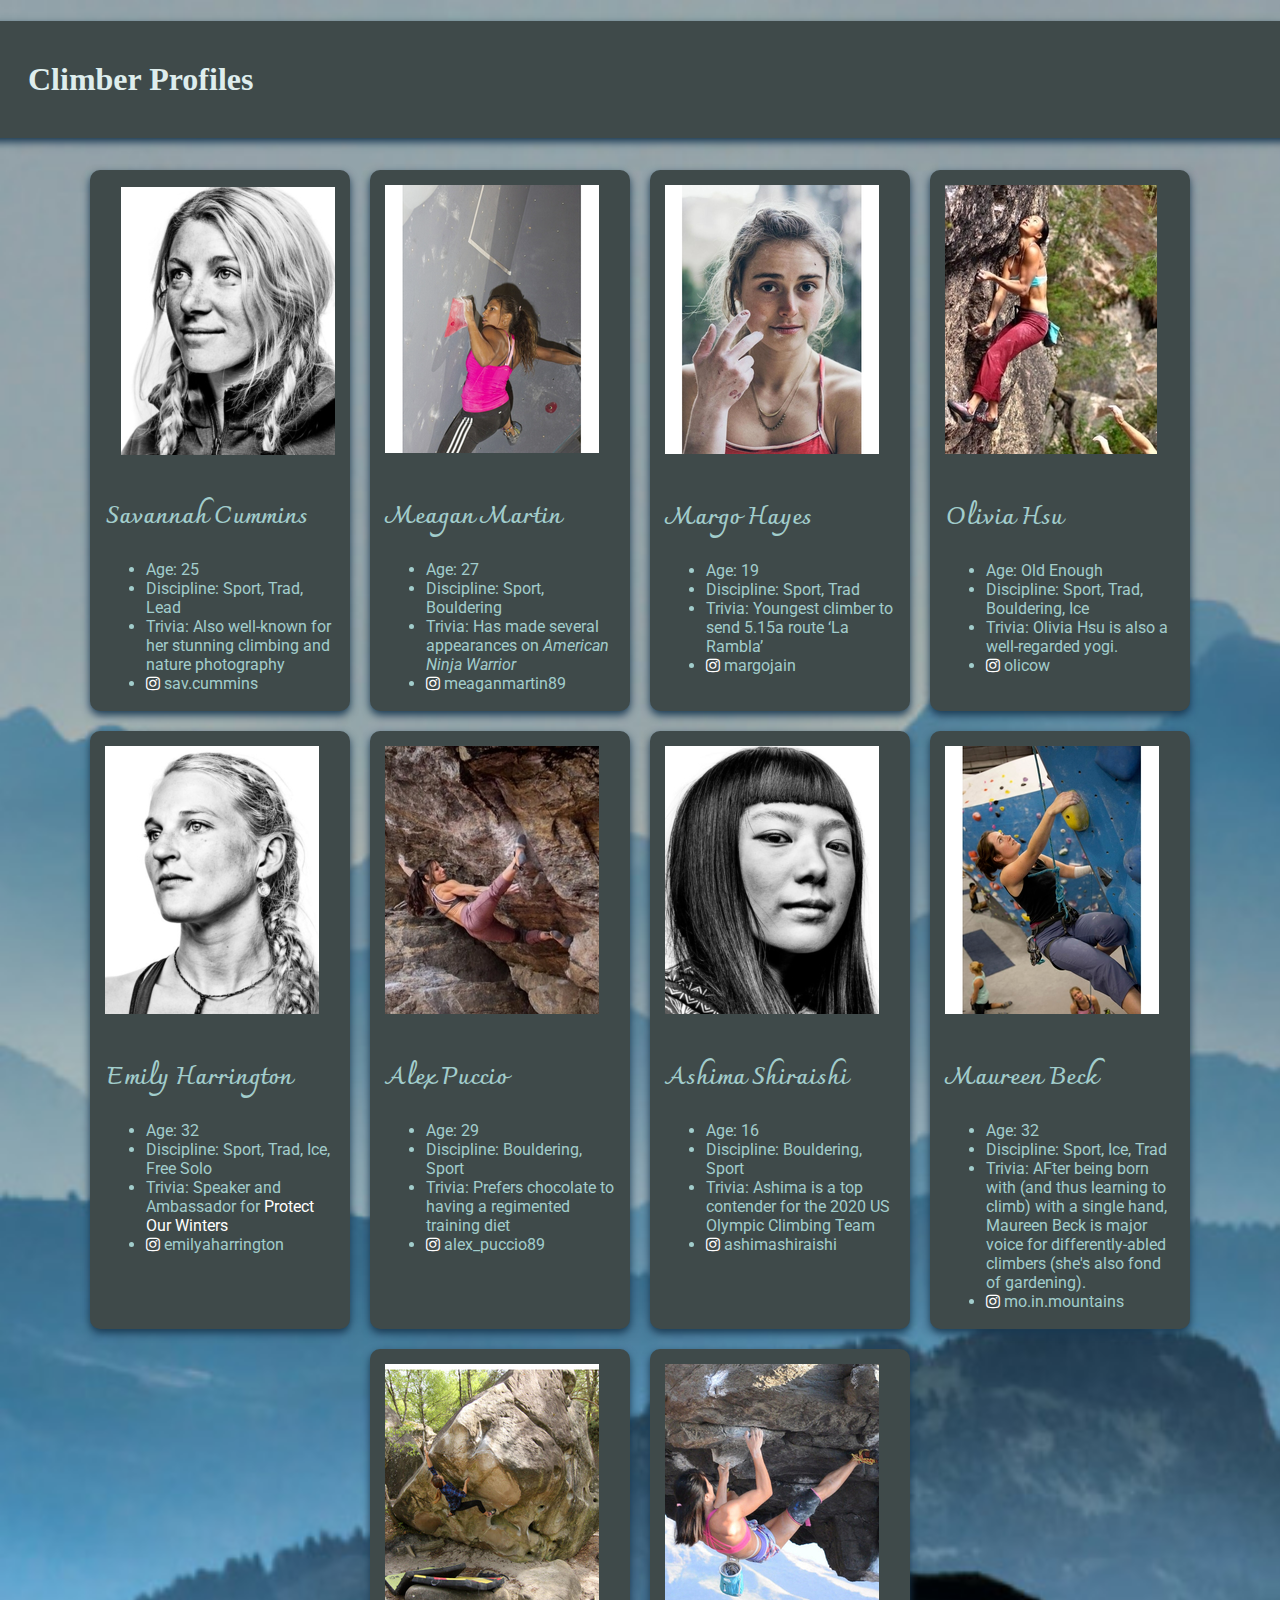
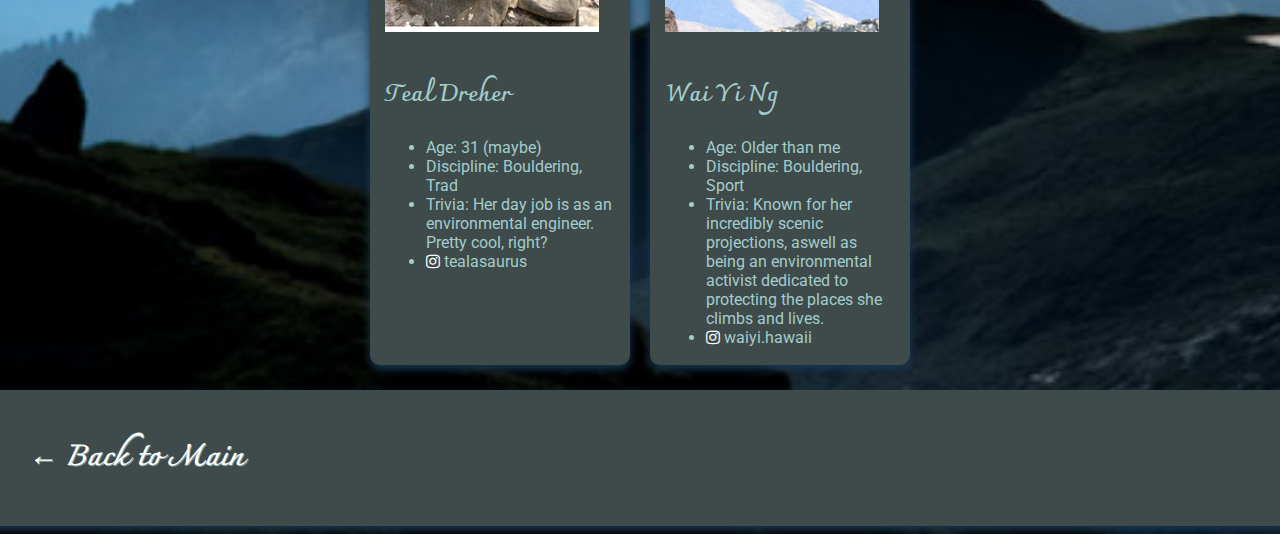
==== commit c34b0df8: "made allll the changes" ====
--- a/profiles.html
+++ b/profiles.html
@@ -295,9 +295,9 @@
 		</div>
 	</div>
 
-	<SECTION class="profile-footer">
-		<a href="index.html" class="non-icon-link">Back to Main</a>
-	</SECTION>
+	<footer class="profile-footer">
+		<a href="index.html" class="non-icon-link"> ← Back to Main</a>
+	</footer>
 
 </body>
 </html>--- a/css/styles.css
+++ b/css/styles.css
@@ -18,6 +18,22 @@
 	font-family: 'Charmonman', cursive;
 }
 
+form {
+	font-size: 12pt;
+	padding-top: 5px;
+	margin-left: 5px;
+	font-family: 'Roboto', sans-serif;
+}
+input {
+	padding-left: 3px;
+	margin-left: 3px;
+	border-radius: 3px;
+}
+/* 
+~~~~~~~~~~~~~~~~~~~~~~~~~~~~~~~~~~~~~~~~~~~~~~~~~~~~~~~~~~~~~~~~~
+BEHAVIOR
+~~~~~~~~~~~~~~~~~~~~~~~~~~~~~~~~~~~~~~~~~~~~~~~~~~~~~~~~~~~~~~~~~
+*/
 a:hover {
 	cursor: pointer;
 	
@@ -67,6 +83,7 @@
 
 .fa {
 	color: white;
+	text-decoration: none;
 }
 
 .non-icon-link {
@@ -84,7 +101,6 @@
 	padding: 40px;
 	box-shadow: 0px 4px 8px #193952;
 	font-family: 'Homemade Apple', cursive;
-	
 }
 
 .profile-footer {
@@ -96,56 +112,13 @@
 	padding: 40px;
 	box-shadow: 0px 4px 8px #193952;
 	font-family: 'Charmonman', cursive;
+	
 }
 
-.grid-container {
-	display: grid;
-	grid-template-columns: [line1] 25% 
-		[line2] 25% [line3] 25%% [line4] 
-			25% [line5] 25% [line6];
-  grid-template-rows: [row1-start] 25% [row1-end row2-start
-  		50% [row2-end row3-start] 25% [row3-end];
-	
-	justify-content: stretch;
-	margin: 50px;
-	padding: 20px;
+.profile-footer a {
+	font-size: 22pt;
+	font-weight: bolder;
+	font-style: italic;
+	text-shadow: 1px 1px rgba(162, 205, 204, 0.67);
 }
 
-.lead {
-	grid-column-start: line1;
-  	grid-column-end: line3;
-  	grid-row-start: row1-start;
-  	grid-row-end: row1-end;
-	margin: 20px;
-	padding:20px;
-}
-
-.strong-follow {
-	grid-column-start: line3;
-  	grid-column-end: line6;
-  	grid-row-start: row1-start;
-  	grid-row-end: row1-end;
-	background-color: #3f4a4a;
-	margin: 20px;
-  	padding: 20px;
-}
-
-
-.weak-follow {
-	background-color: #3f4a4a;
-	grid-column-start: line1;
-  	grid-column-end: line3;
-  	grid-row-start: row3-start;
-  	grid-row-end: row3-end;
-  	padding: 20px;
-}
-
-.terminal {
-	grid-area: "terminal";
-	grid-column-start: line5;
-  	grid-column-end: line6;
-  	grid-row-start: row3-start;
-  	grid-row-end: row3-end;
-  	margin: 20px;
-  	padding: 20px;
-}
